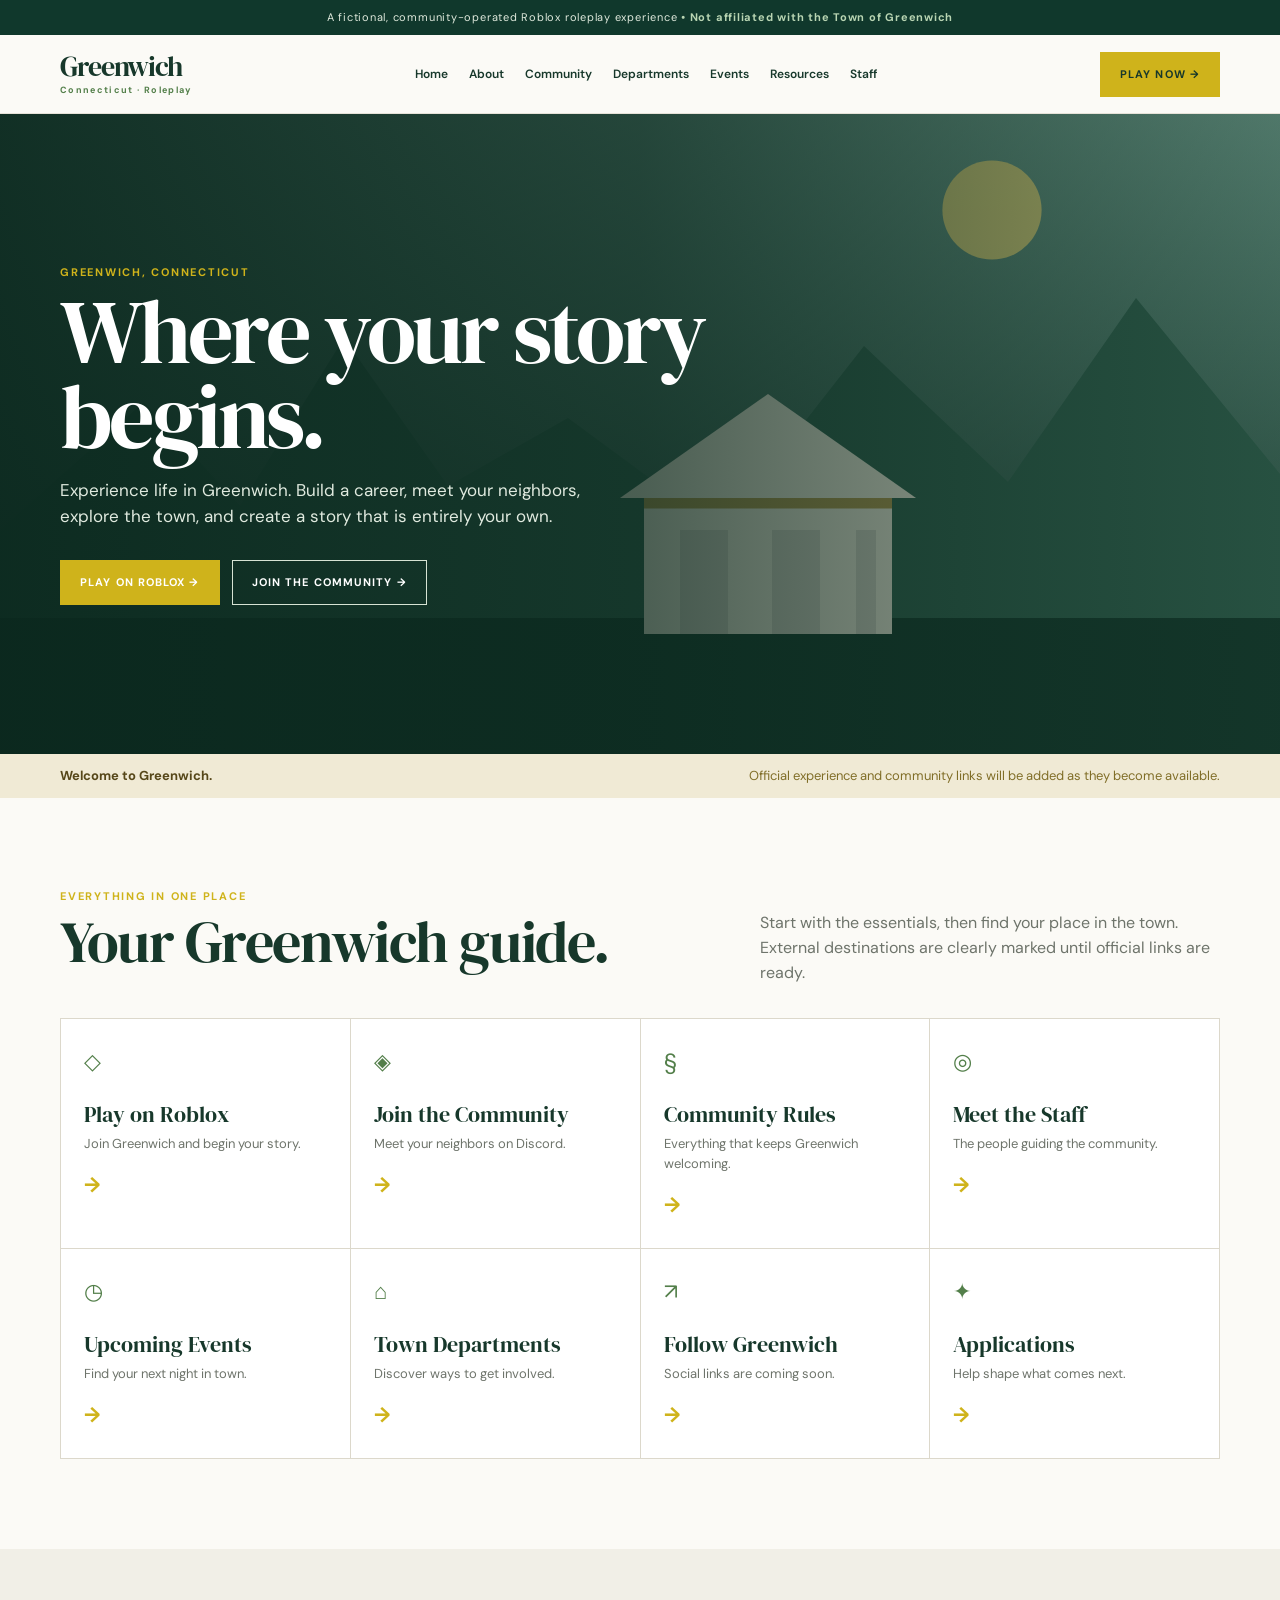
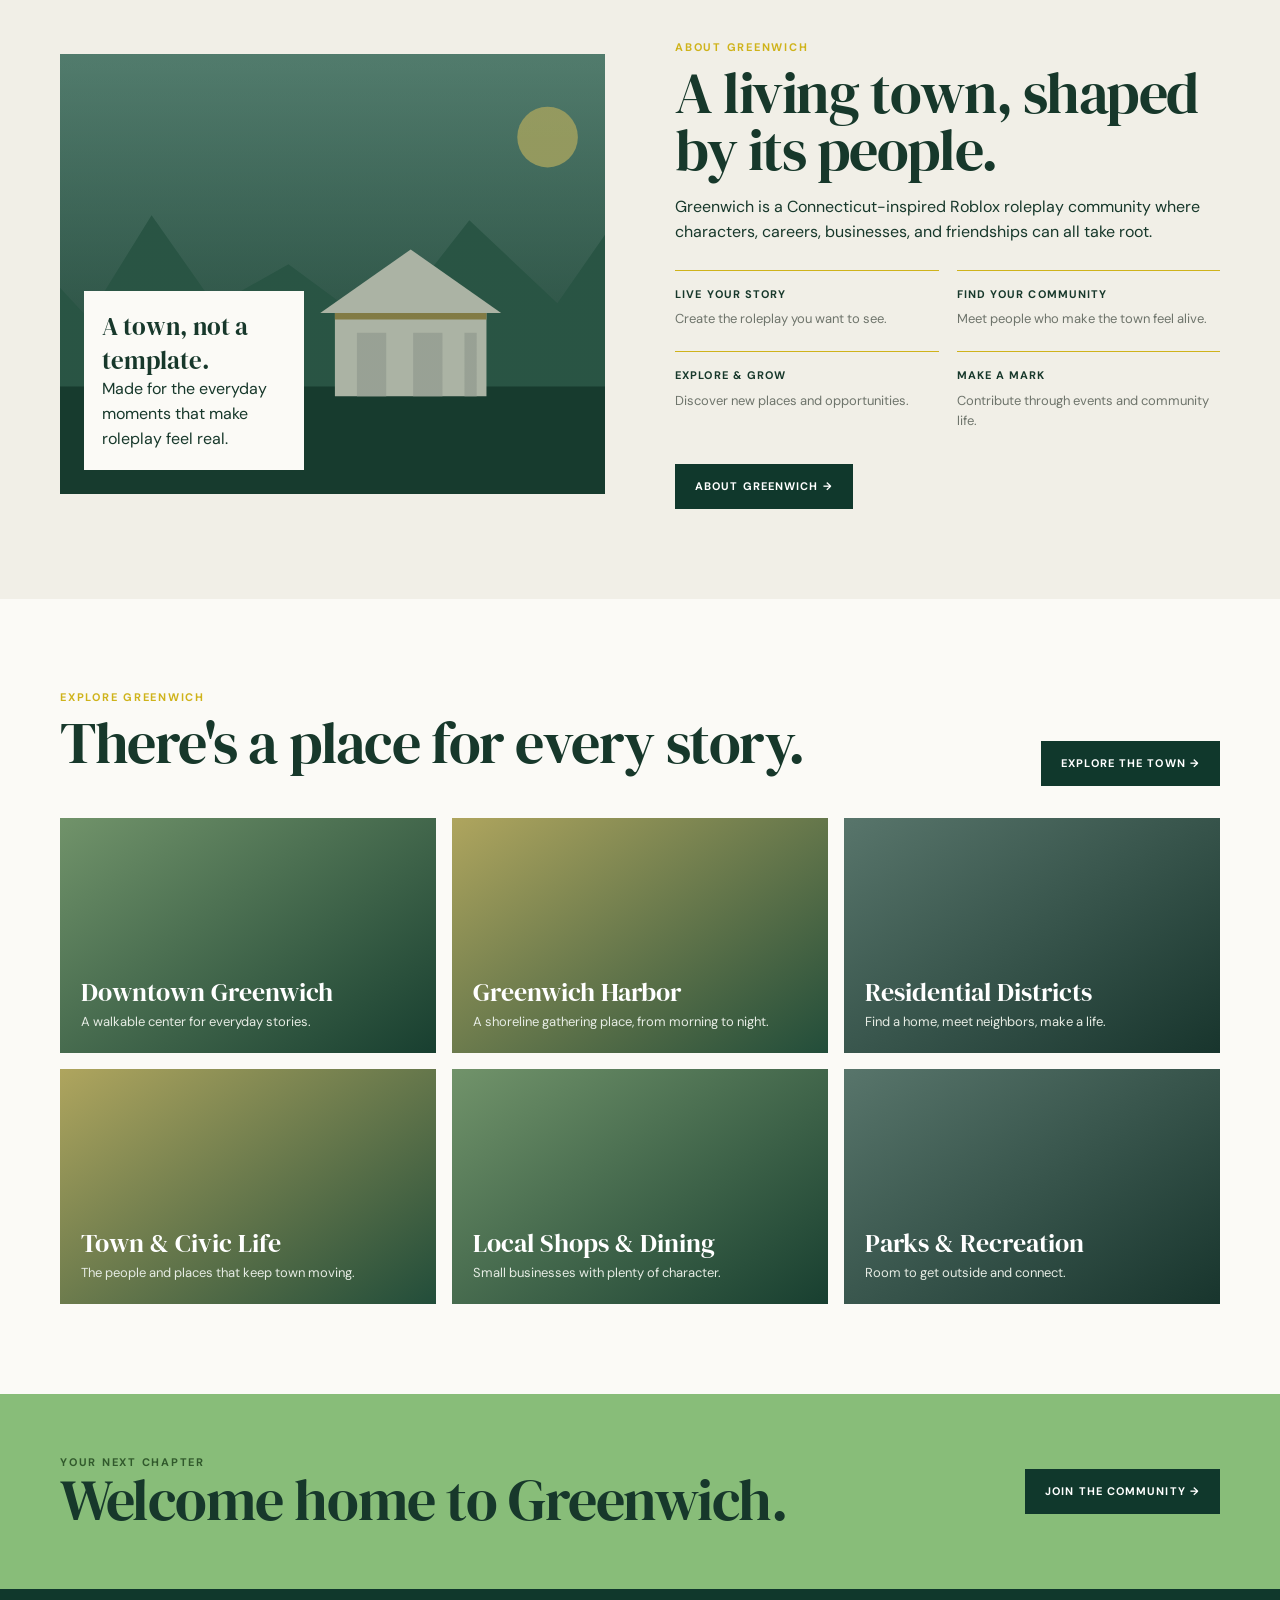
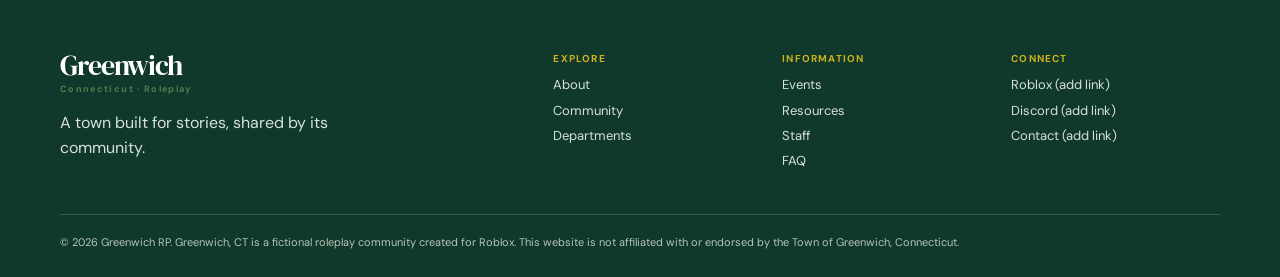
==== index.html @ 94e8db63 "Add files via upload" ====
<!doctype html><html lang="en"><head><meta charset="utf-8"><meta name="viewport" content="width=device-width,initial-scale=1"><meta name="description" content="Greenwich, CT is a fictional Roblox roleplay community."><title>Greenwich, CT | Roblox Roleplay</title><link rel="stylesheet" href="site.css"></head><body><header class="header"><div class="top">A fictional, community-operated Roblox roleplay experience <b>• Not affiliated with the Town of Greenwich</b></div><div class="shell nav"><a class="brand" href="index.html">Greenwich<small>Connecticut · Roleplay</small></a><nav class="links" aria-label="Main navigation"><a href="index.html">Home</a><a href="about.html">About</a><a href="community.html">Community</a><a href="departments.html">Departments</a><a href="events.html">Events</a><a href="resources.html">Resources</a><a href="staff.html">Staff</a></nav><a class="button" href="#">Play now →</a><button class="menu" aria-label="Open navigation" aria-expanded="false">☰</button></div></header><main><section class="hero"><div class="shell"><div class="eyebrow">Greenwich, Connecticut</div><h1 class="display">Where your story begins.</h1><p class="lede">Experience life in Greenwich. Build a career, meet your neighbors, explore the town, and create a story that is entirely your own.</p><div class="actions"><a class="button" href="#">Play on Roblox →</a><a class="button outline" href="#">Join the community →</a></div></div></section><div class="notice"><div class="shell"><b>Welcome to Greenwich.</b><span>Official experience and community links will be added as they become available.</span></div></div><section class="section"><div class="shell"><div class="head"><div><div class="eyebrow">Everything in one place</div><h2 class="title">Your Greenwich guide.</h2></div><p>Start with the essentials, then find your place in the town. External destinations are clearly marked until official links are ready.</p></div><div class="quick"><a href="#"><i>◇</i><h3>Play on Roblox</h3><p>Join Greenwich and begin your story.</p><b class="arrow">→</b></a><a href="#"><i>◈</i><h3>Join the Community</h3><p>Meet your neighbors on Discord.</p><b class="arrow">→</b></a><a href="resources.html"><i>§</i><h3>Community Rules</h3><p>Everything that keeps Greenwich welcoming.</p><b class="arrow">→</b></a><a href="staff.html"><i>◎</i><h3>Meet the Staff</h3><p>The people guiding the community.</p><b class="arrow">→</b></a><a href="events.html"><i>◷</i><h3>Upcoming Events</h3><p>Find your next night in town.</p><b class="arrow">→</b></a><a href="departments.html"><i>⌂</i><h3>Town Departments</h3><p>Discover ways to get involved.</p><b class="arrow">→</b></a><a href="#"><i>↗</i><h3>Follow Greenwich</h3><p>Social links are coming soon.</p><b class="arrow">→</b></a><a href="#"><i>✦</i><h3>Applications</h3><p>Help shape what comes next.</p><b class="arrow">→</b></a></div></div></section><section class="section muted"><div class="shell twocol"><div class="art"><div class="stamp"><strong>A town, not a template.</strong>Made for the everyday moments that make roleplay feel real.</div></div><div><div class="eyebrow">About Greenwich</div><h2 class="title">A living town, shaped by its people.</h2><p>Greenwich is a Connecticut-inspired Roblox roleplay community where characters, careers, businesses, and friendships can all take root.</p><div class="pillars"><div class="pillar"><b>LIVE YOUR STORY</b><p>Create the roleplay you want to see.</p></div><div class="pillar"><b>FIND YOUR COMMUNITY</b><p>Meet people who make the town feel alive.</p></div><div class="pillar"><b>EXPLORE & GROW</b><p>Discover new places and opportunities.</p></div><div class="pillar"><b>MAKE A MARK</b><p>Contribute through events and community life.</p></div></div><a class="button dark" style="margin-top:28px" href="about.html">About Greenwich →</a></div></div></section><section class="section"><div class="shell"><div class="head"><div><div class="eyebrow">Explore Greenwich</div><h2 class="title">There&apos;s a place for every story.</h2></div><a class="button dark" href="community.html">Explore the town →</a></div><div class="directory"><article class="place"><h3>Downtown Greenwich</h3><p>A walkable center for everyday stories.</p></article><article class="place"><h3>Greenwich Harbor</h3><p>A shoreline gathering place, from morning to night.</p></article><article class="place"><h3>Residential Districts</h3><p>Find a home, meet neighbors, make a life.</p></article><article class="place"><h3>Town & Civic Life</h3><p>The people and places that keep town moving.</p></article><article class="place"><h3>Local Shops & Dining</h3><p>Small businesses with plenty of character.</p></article><article class="place"><h3>Parks & Recreation</h3><p>Room to get outside and connect.</p></article></div></div></section><section class="cta"><div class="shell"><div><div class="eyebrow" style="color:#31592c">Your next chapter</div><h2 class="title">Welcome home to Greenwich.</h2></div><a class="button dark" href="#">Join the community →</a></div></section></main><footer class="footer"><div class="shell foot"><div><div class="brand">Greenwich<small>Connecticut · Roleplay</small></div><p>A town built for stories, shared by its community.</p></div><div class="footlinks"><div><b>Explore</b><a href="about.html">About</a><a href="community.html">Community</a><a href="departments.html">Departments</a></div><div><b>Information</b><a href="events.html">Events</a><a href="resources.html">Resources</a><a href="staff.html">Staff</a><a href="faq.html">FAQ</a></div><div><b>Connect</b><a href="#">Roblox (add link)</a><a href="#">Discord (add link)</a><a href="#">Contact (add link)</a></div></div></div><div class="shell fine">© 2026 Greenwich RP. Greenwich, CT is a fictional roleplay community created for Roblox. This website is not affiliated with or endorsed by the Town of Greenwich, Connecticut.</div></footer><script src="site.js"></script></body></html>
---- site.css ----
@import url('https://fonts.googleapis.com/css2?family=DM+Sans:wght@400;500;600;700&family=DM+Serif+Display:ital@0;1&display=swap');
:root{--pine:#10382c;--ink:#17382b;--green:#88bd79;--gold:#cfb31b;--paper:#fbfaf6;--sand:#f1efe7;--line:#dcd8cb;--muted:#6e746b;--serif:'DM Serif Display',Georgia,serif;--sans:'DM Sans',Arial,sans-serif}*{box-sizing:border-box}html{scroll-behavior:smooth}body{margin:0;background:var(--paper);color:var(--ink);font:16px/1.55 var(--sans)}a{text-decoration:none;color:inherit}.shell{width:min(1160px,calc(100% - 48px));margin:auto}.top{background:var(--pine);color:#dfe9dc;text-align:center;padding:9px;font-size:11px;letter-spacing:.07em}.top b{color:#b9d5b3}.nav{height:78px;display:flex;align-items:center;justify-content:space-between;position:relative}.header{position:sticky;top:0;background:rgba(251,250,246,.97);z-index:9;border-bottom:1px solid #e6e2d8}.brand{font:400 28px/1 var(--serif);letter-spacing:-.04em}.brand small{display:block;font:700 9px var(--sans);letter-spacing:.15em;color:#537f4a;margin-top:4px}.links{display:flex;gap:21px;font-size:12px;font-weight:600}.links a:hover{color:#537f4a}.button{display:inline-block;padding:13px 19px;background:var(--gold);border:1px solid var(--gold);font-size:11px;letter-spacing:.1em;font-weight:700;text-transform:uppercase;transition:.2s}.button:hover{transform:translateY(-2px);background:#dec336}.button.dark{background:var(--pine);border-color:var(--pine);color:#fff}.button.outline{background:transparent;border-color:#d7e3d4;color:#fff}.menu{display:none;border:0;background:none;font-size:24px;color:var(--ink)}.hero{min-height:640px;color:#fff;display:flex;align-items:center;background:linear-gradient(90deg,rgba(10,39,29,.92),rgba(10,39,29,.72),rgba(10,39,29,.28)),url('assets/townscape.svg') center/cover}.hero .shell{padding:90px 0}.eyebrow,.tag{font-size:11px;letter-spacing:.16em;text-transform:uppercase;font-weight:700;color:var(--gold)}h1,h2,h3{font-family:var(--serif);font-weight:400}.display{font-size:clamp(52px,7vw,100px);line-height:.95;letter-spacing:-.04em;max-width:680px;margin:8px 0 18px}.title{font-size:clamp(39px,4.5vw,64px);line-height:1;letter-spacing:-.025em;margin:8px 0 15px}.lede{font-size:17px;max-width:560px;color:#e0eadf}.actions{display:flex;gap:12px;flex-wrap:wrap;margin-top:30px}.notice{background:#f0ead5;color:#564719;padding:12px 0;font-size:13px}.notice span{float:right;color:#806e28}.section{padding:90px 0}.muted{background:var(--sand)}.head{display:flex;align-items:end;justify-content:space-between;gap:30px;margin-bottom:32px}.head p{max-width:460px;color:var(--muted);margin:0}.quick{display:grid;grid-template-columns:repeat(4,1fr);border-top:1px solid var(--line);border-left:1px solid var(--line)}.quick a{padding:26px 23px;min-height:180px;background:#fff;border-right:1px solid var(--line);border-bottom:1px solid var(--line);transition:.2s}.quick a:hover{background:#f2f6ee;transform:translateY(-3px)}.quick i{font-style:normal;font-size:22px;color:#537f4a}.quick h3{font-size:22px;margin:18px 0 3px}.quick p,.card p,.place p{font-size:13px;color:var(--muted);margin:0}.arrow{display:block;color:var(--gold);font-size:21px;margin-top:15px}.twocol{display:grid;grid-template-columns:1fr 1fr;gap:70px;align-items:center}.art{height:440px;background:linear-gradient(#173b2e55,#173b2e55),url('assets/townscape.svg') center/cover;position:relative}.stamp{position:absolute;left:24px;bottom:24px;padding:18px;background:var(--paper);max-width:220px}.stamp strong{display:block;font:25px var(--serif)}.pillars{display:grid;grid-template-columns:1fr 1fr;gap:18px;margin-top:25px}.pillar{border-top:1px solid var(--gold);padding-top:10px}.pillar b{font-size:11px;letter-spacing:.1em}.pillar p{font-size:13px;color:var(--muted);margin:4px 0}.directory,.cards{display:grid;grid-template-columns:repeat(3,1fr);gap:16px}.place{height:235px;padding:21px;color:#fff;display:flex;flex-direction:column;justify-content:end;background:linear-gradient(145deg,#71936a,#183f30)}.place:nth-child(2n){background:linear-gradient(145deg,#afa55e,#224d3a)}.place:nth-child(3n){background:linear-gradient(145deg,#58756b,#18352d)}.place h3{font-size:26px;margin:0}.place p{color:#e6ece4}.card{display:block;background:#fff;border:1px solid var(--line);padding:25px;min-height:205px;transition:.2s}.card:hover{transform:translateY(-3px);box-shadow:0 12px 22px #18281914}.card h3{font-size:25px;margin:13px 0 7px}.pagehero{background:var(--pine);color:#fff;padding:85px 0 74px}.pagehero p{max-width:600px;color:#d9e5d6;font-size:17px}.dept{margin-bottom:52px}.dept>h2{font-size:32px;border-bottom:1px solid var(--line);padding-bottom:10px}.staff{display:grid;grid-template-columns:repeat(4,1fr);gap:16px}.avatar{background:#ece8dc;width:58px;height:58px;border-radius:50%;display:grid;place-items:center;font:22px var(--serif);color:#537f4a;margin-bottom:17px}.staff h3{margin:0;font-size:21px}.staff p{margin:2px 0;color:var(--muted);font-size:13px}.staffgroup{margin-bottom:48px}.staffgroup>h2{font-size:30px;border-bottom:1px solid var(--line);padding-bottom:11px}.faq{max-width:820px}.faq details{padding:18px 0;border-top:1px solid var(--line)}.faq details:last-child{border-bottom:1px solid var(--line)}.faq summary{font:21px var(--serif);cursor:pointer;list-style:none}.faq summary:after{content:'+';float:right;color:var(--gold);font-family:var(--sans)}.faq details[open] summary:after{content:'–'}.faq p{color:var(--muted);max-width:670px}.cta{background:var(--green);padding:60px 0}.cta .shell{display:flex;align-items:center;justify-content:space-between;gap:30px}.cta .title{margin:0}.footer{background:var(--pine);color:#d8e2d7;padding:62px 0 25px}.foot{display:grid;grid-template-columns:1.3fr 2fr;gap:60px}.footer .brand{color:#fff}.footer p{max-width:300px}.footlinks{display:grid;grid-template-columns:repeat(3,1fr);gap:20px}.footlinks b{display:block;color:var(--gold);font-size:10px;letter-spacing:.12em;text-transform:uppercase;margin-bottom:9px}.footlinks a{display:block;font-size:13px;margin:5px 0}.fine{border-top:1px solid #ffffff29;margin-top:38px;padding-top:19px;font-size:11px;color:#b7c6b5}@media(max-width:850px){.links{display:none}.menu{display:block}.links.show{display:flex;position:absolute;left:0;right:0;top:77px;background:var(--paper);padding:20px 24px 25px;flex-direction:column;border-bottom:1px solid var(--line)}.nav>.button{display:none}.quick{grid-template-columns:1fr 1fr}.twocol{grid-template-columns:1fr;gap:35px}.directory,.cards{grid-template-columns:1fr 1fr}.staff{grid-template-columns:1fr 1fr}.foot{grid-template-columns:1fr;gap:32px}.section{padding:65px 0}}@media(max-width:520px){.shell{width:calc(100% - 32px)}.top{font-size:9px}.top b{display:none}.quick,.directory,.cards{grid-template-columns:1fr}.head{display:block}.head p{margin-top:15px}.notice span{display:block;float:none;margin-top:4px}.art{height:330px}.pillars{grid-template-columns:1fr}.cta .shell{display:block}.cta .button{margin-top:20px}.footlinks{grid-template-columns:1fr 1fr}}
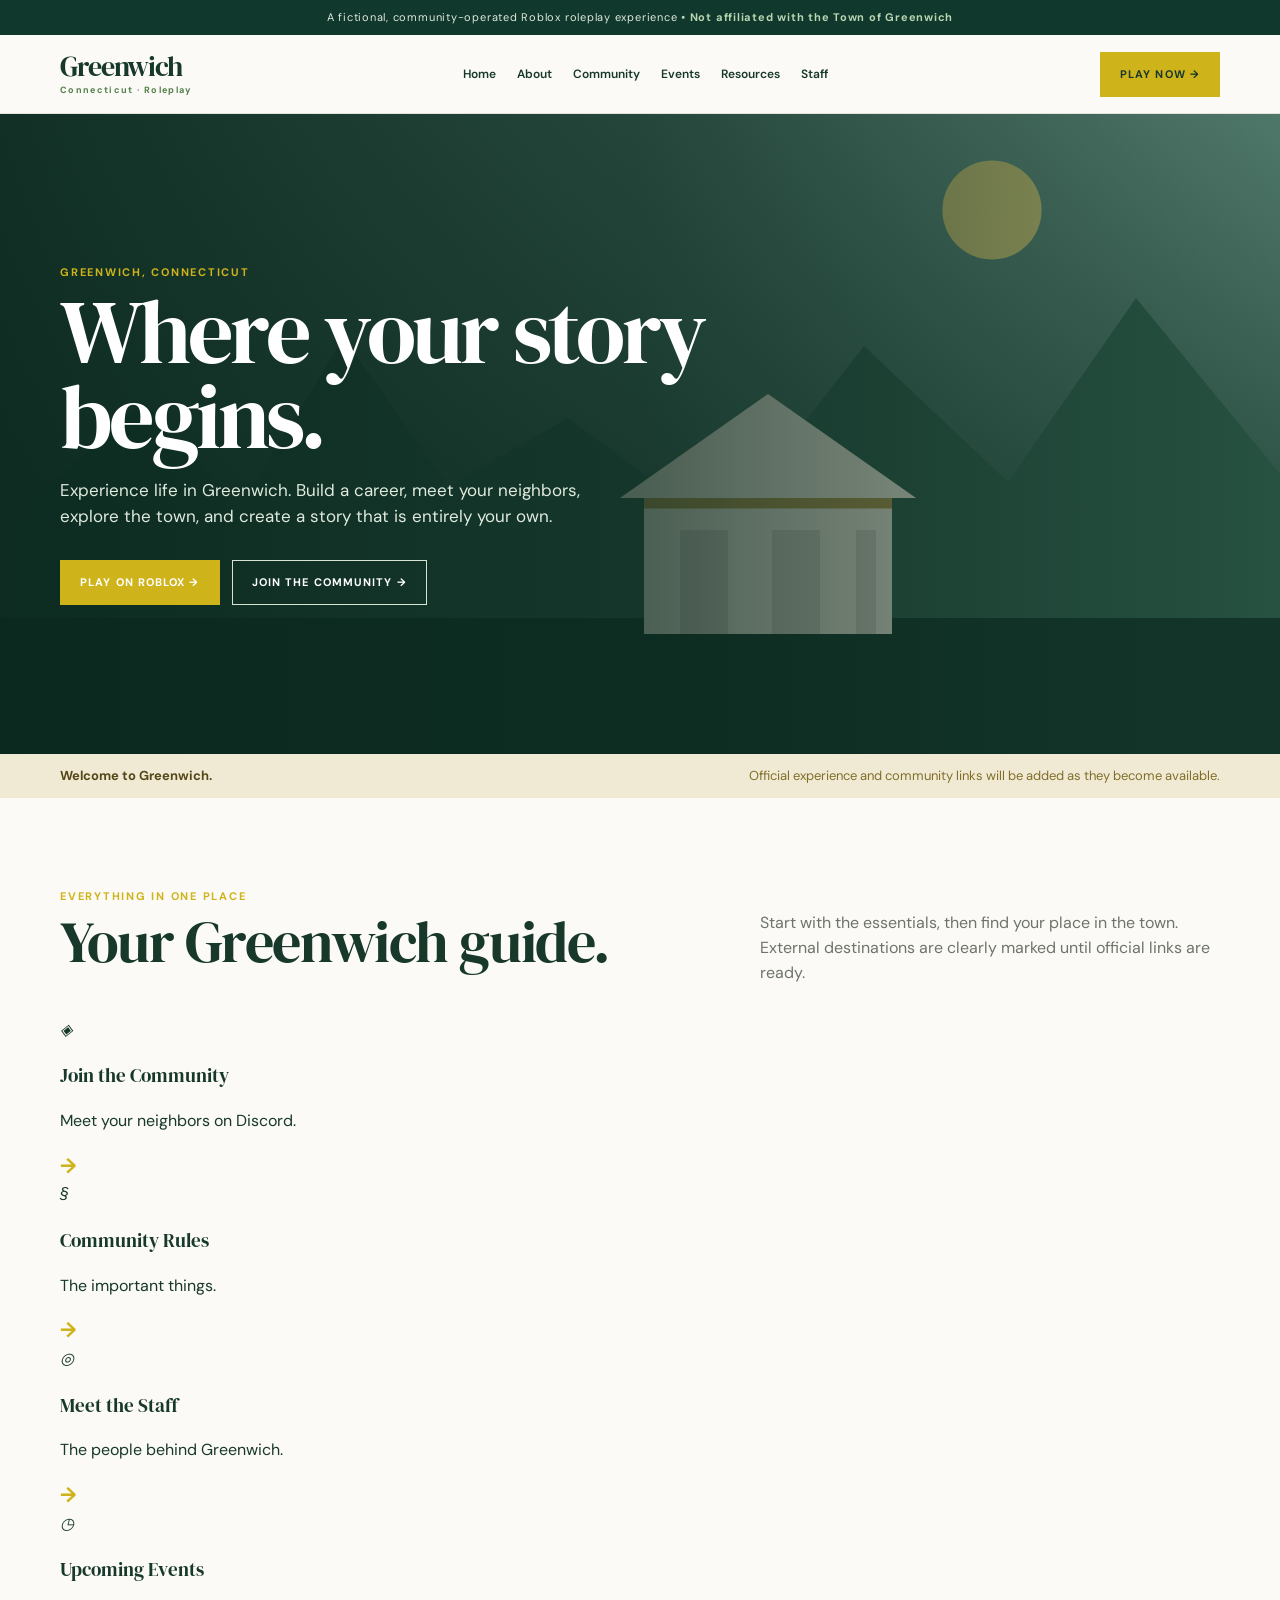
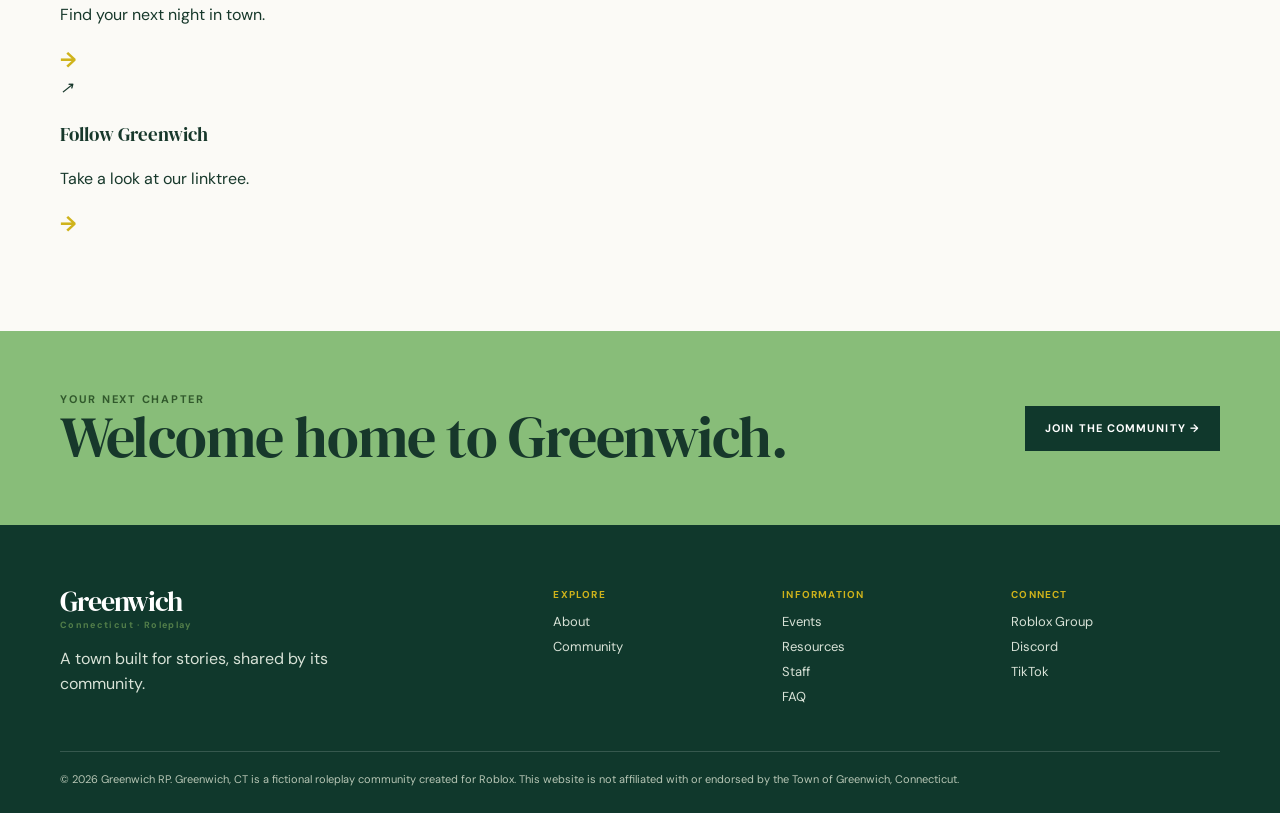
==== commit ee541285: "Update index.html" ====
--- a/index.html
+++ b/index.html
@@ -1 +1,213 @@
-<!doctype html><html lang="en"><head><meta charset="utf-8"><meta name="viewport" content="width=device-width,initial-scale=1"><meta name="description" content="Greenwich, CT is a fictional Roblox roleplay community."><title>Greenwich, CT | Roblox Roleplay</title><link rel="stylesheet" href="site.css"></head><body><header class="header"><div class="top">A fictional, community-operated Roblox roleplay experience <b>• Not affiliated with the Town of Greenwich</b></div><div class="shell nav"><a class="brand" href="index.html">Greenwich<small>Connecticut · Roleplay</small></a><nav class="links" aria-label="Main navigation"><a href="index.html">Home</a><a href="about.html">About</a><a href="community.html">Community</a><a href="departments.html">Departments</a><a href="events.html">Events</a><a href="resources.html">Resources</a><a href="staff.html">Staff</a></nav><a class="button" href="#">Play now →</a><button class="menu" aria-label="Open navigation" aria-expanded="false">☰</button></div></header><main><section class="hero"><div class="shell"><div class="eyebrow">Greenwich, Connecticut</div><h1 class="display">Where your story begins.</h1><p class="lede">Experience life in Greenwich. Build a career, meet your neighbors, explore the town, and create a story that is entirely your own.</p><div class="actions"><a class="button" href="#">Play on Roblox →</a><a class="button outline" href="#">Join the community →</a></div></div></section><div class="notice"><div class="shell"><b>Welcome to Greenwich.</b><span>Official experience and community links will be added as they become available.</span></div></div><section class="section"><div class="shell"><div class="head"><div><div class="eyebrow">Everything in one place</div><h2 class="title">Your Greenwich guide.</h2></div><p>Start with the essentials, then find your place in the town. External destinations are clearly marked until official links are ready.</p></div><div class="quick"><a href="#"><i>◇</i><h3>Play on Roblox</h3><p>Join Greenwich and begin your story.</p><b class="arrow">→</b></a><a href="#"><i>◈</i><h3>Join the Community</h3><p>Meet your neighbors on Discord.</p><b class="arrow">→</b></a><a href="resources.html"><i>§</i><h3>Community Rules</h3><p>Everything that keeps Greenwich welcoming.</p><b class="arrow">→</b></a><a href="staff.html"><i>◎</i><h3>Meet the Staff</h3><p>The people guiding the community.</p><b class="arrow">→</b></a><a href="events.html"><i>◷</i><h3>Upcoming Events</h3><p>Find your next night in town.</p><b class="arrow">→</b></a><a href="departments.html"><i>⌂</i><h3>Town Departments</h3><p>Discover ways to get involved.</p><b class="arrow">→</b></a><a href="#"><i>↗</i><h3>Follow Greenwich</h3><p>Social links are coming soon.</p><b class="arrow">→</b></a><a href="#"><i>✦</i><h3>Applications</h3><p>Help shape what comes next.</p><b class="arrow">→</b></a></div></div></section><section class="section muted"><div class="shell twocol"><div class="art"><div class="stamp"><strong>A town, not a template.</strong>Made for the everyday moments that make roleplay feel real.</div></div><div><div class="eyebrow">About Greenwich</div><h2 class="title">A living town, shaped by its people.</h2><p>Greenwich is a Connecticut-inspired Roblox roleplay community where characters, careers, businesses, and friendships can all take root.</p><div class="pillars"><div class="pillar"><b>LIVE YOUR STORY</b><p>Create the roleplay you want to see.</p></div><div class="pillar"><b>FIND YOUR COMMUNITY</b><p>Meet people who make the town feel alive.</p></div><div class="pillar"><b>EXPLORE & GROW</b><p>Discover new places and opportunities.</p></div><div class="pillar"><b>MAKE A MARK</b><p>Contribute through events and community life.</p></div></div><a class="button dark" style="margin-top:28px" href="about.html">About Greenwich →</a></div></div></section><section class="section"><div class="shell"><div class="head"><div><div class="eyebrow">Explore Greenwich</div><h2 class="title">There&apos;s a place for every story.</h2></div><a class="button dark" href="community.html">Explore the town →</a></div><div class="directory"><article class="place"><h3>Downtown Greenwich</h3><p>A walkable center for everyday stories.</p></article><article class="place"><h3>Greenwich Harbor</h3><p>A shoreline gathering place, from morning to night.</p></article><article class="place"><h3>Residential Districts</h3><p>Find a home, meet neighbors, make a life.</p></article><article class="place"><h3>Town & Civic Life</h3><p>The people and places that keep town moving.</p></article><article class="place"><h3>Local Shops & Dining</h3><p>Small businesses with plenty of character.</p></article><article class="place"><h3>Parks & Recreation</h3><p>Room to get outside and connect.</p></article></div></div></section><section class="cta"><div class="shell"><div><div class="eyebrow" style="color:#31592c">Your next chapter</div><h2 class="title">Welcome home to Greenwich.</h2></div><a class="button dark" href="#">Join the community →</a></div></section></main><footer class="footer"><div class="shell foot"><div><div class="brand">Greenwich<small>Connecticut · Roleplay</small></div><p>A town built for stories, shared by its community.</p></div><div class="footlinks"><div><b>Explore</b><a href="about.html">About</a><a href="community.html">Community</a><a href="departments.html">Departments</a></div><div><b>Information</b><a href="events.html">Events</a><a href="resources.html">Resources</a><a href="staff.html">Staff</a><a href="faq.html">FAQ</a></div><div><b>Connect</b><a href="#">Roblox (add link)</a><a href="#">Discord (add link)</a><a href="#">Contact (add link)</a></div></div></div><div class="shell fine">© 2026 Greenwich RP. Greenwich, CT is a fictional roleplay community created for Roblox. This website is not affiliated with or endorsed by the Town of Greenwich, Connecticut.</div></footer><script src="site.js"></script></body></html>
+<!doctype html>
+<html lang="en">
+<head>
+    <meta charset="utf-8">
+    <meta name="viewport" content="width=device-width, initial-scale=1">
+    <meta
+        name="description"
+        content="Greenwich, CT is a fictional Roblox roleplay community."
+    >
+    <title>Greenwich, CT | Roblox Roleplay</title>
+    <link rel="stylesheet" href="site.css">
+</head>
+
+<body>
+    <header class="header">
+        <div class="top">
+            A fictional, community-operated Roblox roleplay experience
+            <b>• Not affiliated with the Town of Greenwich</b>
+        </div>
+
+        <div class="shell nav">
+            <a class="brand" href="index">
+                Greenwich
+                <small>Connecticut · Roleplay</small>
+            </a>
+
+            <nav class="links" aria-label="Main navigation">
+                <a href="index">Home</a>
+                <a href="about">About</a>
+                <a href="community">Community</a>
+                <a href="events">Events</a>
+                <a href="resources">Resources</a>
+                <a href="staff">Staff</a>
+            </nav>
+
+            <a class="button" href="#">Play now →</a>
+
+            <button
+                class="menu"
+                aria-label="Open navigation"
+                aria-expanded="false"
+            >
+                ☰
+            </button>
+        </div>
+    </header>
+
+    <main>
+        <!-- Hero -->
+        <section class="hero">
+            <div class="shell">
+                <div class="eyebrow">Greenwich, Connecticut</div>
+
+                <h1 class="display">
+                    Where your story begins.
+                </h1>
+
+                <p class="lede">
+                    Experience life in Greenwich. Build a career, meet your
+                    neighbors, explore the town, and create a story that is
+                    entirely your own.
+                </p>
+
+                <div class="actions">
+                    <a class="button" href="#">
+                        Play on Roblox →
+                    </a>
+
+                    <a class="button outline" href="#">
+                        Join the community →
+                    </a>
+                </div>
+            </div>
+        </section>
+
+        <!-- Notice -->
+        <div class="notice">
+            <div class="shell">
+                <b>Welcome to Greenwich.</b>
+                <span>
+                    Official experience and community links will be added as
+                    they become available.
+                </span>
+            </div>
+        </div>
+
+        <!-- Quick Links -->
+        <section class="section">
+            <div class="shell">
+                <div class="head">
+                    <div>
+                        <div class="eyebrow">Everything in one place</div>
+
+                        <h2 class="title">
+                            Your Greenwich guide.
+                        </h2>
+                    </div>
+
+                    <p>
+                        Start with the essentials, then find your place in the
+                        town. External destinations are clearly marked until
+                        official links are ready.
+                    </p>
+                </div>
+
+                    <a href="#">
+                        <i>◈</i>
+                        <h3>Join the Community</h3>
+                        <p>Meet your neighbors on Discord.</p>
+                        <b class="arrow">→</b>
+                    </a>
+
+                    <a href="resources">
+                        <i>§</i>
+                        <h3>Community Rules</h3>
+                        <p>The important things.</p>
+                        <b class="arrow">→</b>
+                    </a>
+
+                    <a href="staff">
+                        <i>◎</i>
+                        <h3>Meet the Staff</h3>
+                        <p>The people behind Greenwich.</p>
+                        <b class="arrow">→</b>
+                    </a>
+
+                    <a href="events">
+                        <i>◷</i>
+                        <h3>Upcoming Events</h3>
+                        <p>Find your next night in town.</p>
+                        <b class="arrow">→</b>
+                    </a>
+
+
+                    <a href="#">
+                        <i>↗</i>
+                        <h3>Follow Greenwich</h3>
+                        <p>Take a look at our linktree.</p>
+                        <b class="arrow">→</b>
+                    </a>
+                </div>
+            </div>
+        </section>
+
+
+        <!-- CTA -->
+        <section class="cta">
+            <div class="shell">
+                <div>
+                    <div class="eyebrow" style="color: #31592c;">
+                        Your next chapter
+                    </div>
+
+                    <h2 class="title">
+                        Welcome home to Greenwich.
+                    </h2>
+                </div>
+
+                <a class="button dark" href="#">
+                    Join the community →
+                </a>
+            </div>
+        </section>
+    </main>
+
+    <!-- Footer -->
+    <footer class="footer">
+        <div class="shell foot">
+            <div>
+                <div class="brand">
+                    Greenwich
+                    <small>Connecticut · Roleplay</small>
+                </div>
+
+                <p>
+                    A town built for stories, shared by its community.
+                </p>
+            </div>
+
+            <div class="footlinks">
+                <div>
+                    <b>Explore</b>
+                    <a href="about">About</a>
+                    <a href="community">Community</a>
+                </div>
+
+                <div>
+                    <b>Information</b>
+                    <a href="events">Events</a>
+                    <a href="resources">Resources</a>
+                    <a href="staff">Staff</a>
+                    <a href="faq">FAQ</a>
+                </div>
+
+                <div>
+                    <b>Connect</b>
+                    <a href="#">Roblox Group</a>
+                    <a href="#">Discord</a>
+                    <a href="#">TikTok</a>
+                </div>
+            </div>
+        </div>
+
+        <div class="shell fine">
+            © 2026 Greenwich RP. Greenwich, CT is a fictional roleplay
+            community created for Roblox. This website is not affiliated with
+            or endorsed by the Town of Greenwich, Connecticut.
+        </div>
+    </footer>
+
+    <script src="site.js"></script>
+</body>
+</html>
--- a/site.css
+++ b/site.css
@@ -1,2 +1,2 @@
 @import url('https://fonts.googleapis.com/css2?family=DM+Sans:wght@400;500;600;700&family=DM+Serif+Display:ital@0;1&display=swap');
-:root{--pine:#10382c;--ink:#17382b;--green:#88bd79;--gold:#cfb31b;--paper:#fbfaf6;--sand:#f1efe7;--line:#dcd8cb;--muted:#6e746b;--serif:'DM Serif Display',Georgia,serif;--sans:'DM Sans',Arial,sans-serif}*{box-sizing:border-box}html{scroll-behavior:smooth}body{margin:0;background:var(--paper);color:var(--ink);font:16px/1.55 var(--sans)}a{text-decoration:none;color:inherit}.shell{width:min(1160px,calc(100% - 48px));margin:auto}.top{background:var(--pine);color:#dfe9dc;text-align:center;padding:9px;font-size:11px;letter-spacing:.07em}.top b{color:#b9d5b3}.nav{height:78px;display:flex;align-items:center;justify-content:space-between;position:relative}.header{position:sticky;top:0;background:rgba(251,250,246,.97);z-index:9;border-bottom:1px solid #e6e2d8}.brand{font:400 28px/1 var(--serif);letter-spacing:-.04em}.brand small{display:block;font:700 9px var(--sans);letter-spacing:.15em;color:#537f4a;margin-top:4px}.links{display:flex;gap:21px;font-size:12px;font-weight:600}.links a:hover{color:#537f4a}.button{display:inline-block;padding:13px 19px;background:var(--gold);border:1px solid var(--gold);font-size:11px;letter-spacing:.1em;font-weight:700;text-transform:uppercase;transition:.2s}.button:hover{transform:translateY(-2px);background:#dec336}.button.dark{background:var(--pine);border-color:var(--pine);color:#fff}.button.outline{background:transparent;border-color:#d7e3d4;color:#fff}.menu{display:none;border:0;background:none;font-size:24px;color:var(--ink)}.hero{min-height:640px;color:#fff;display:flex;align-items:center;background:linear-gradient(90deg,rgba(10,39,29,.92),rgba(10,39,29,.72),rgba(10,39,29,.28)),url('assets/townscape.svg') center/cover}.hero .shell{padding:90px 0}.eyebrow,.tag{font-size:11px;letter-spacing:.16em;text-transform:uppercase;font-weight:700;color:var(--gold)}h1,h2,h3{font-family:var(--serif);font-weight:400}.display{font-size:clamp(52px,7vw,100px);line-height:.95;letter-spacing:-.04em;max-width:680px;margin:8px 0 18px}.title{font-size:clamp(39px,4.5vw,64px);line-height:1;letter-spacing:-.025em;margin:8px 0 15px}.lede{font-size:17px;max-width:560px;color:#e0eadf}.actions{display:flex;gap:12px;flex-wrap:wrap;margin-top:30px}.notice{background:#f0ead5;color:#564719;padding:12px 0;font-size:13px}.notice span{float:right;color:#806e28}.section{padding:90px 0}.muted{background:var(--sand)}.head{display:flex;align-items:end;justify-content:space-between;gap:30px;margin-bottom:32px}.head p{max-width:460px;color:var(--muted);margin:0}.quick{display:grid;grid-template-columns:repeat(4,1fr);border-top:1px solid var(--line);border-left:1px solid var(--line)}.quick a{padding:26px 23px;min-height:180px;background:#fff;border-right:1px solid var(--line);border-bottom:1px solid var(--line);transition:.2s}.quick a:hover{background:#f2f6ee;transform:translateY(-3px)}.quick i{font-style:normal;font-size:22px;color:#537f4a}.quick h3{font-size:22px;margin:18px 0 3px}.quick p,.card p,.place p{font-size:13px;color:var(--muted);margin:0}.arrow{display:block;color:var(--gold);font-size:21px;margin-top:15px}.twocol{display:grid;grid-template-columns:1fr 1fr;gap:70px;align-items:center}.art{height:440px;background:linear-gradient(#173b2e55,#173b2e55),url('assets/townscape.svg') center/cover;position:relative}.stamp{position:absolute;left:24px;bottom:24px;padding:18px;background:var(--paper);max-width:220px}.stamp strong{display:block;font:25px var(--serif)}.pillars{display:grid;grid-template-columns:1fr 1fr;gap:18px;margin-top:25px}.pillar{border-top:1px solid var(--gold);padding-top:10px}.pillar b{font-size:11px;letter-spacing:.1em}.pillar p{font-size:13px;color:var(--muted);margin:4px 0}.directory,.cards{display:grid;grid-template-columns:repeat(3,1fr);gap:16px}.place{height:235px;padding:21px;color:#fff;display:flex;flex-direction:column;justify-content:end;background:linear-gradient(145deg,#71936a,#183f30)}.place:nth-child(2n){background:linear-gradient(145deg,#afa55e,#224d3a)}.place:nth-child(3n){background:linear-gradient(145deg,#58756b,#18352d)}.place h3{font-size:26px;margin:0}.place p{color:#e6ece4}.card{display:block;background:#fff;border:1px solid var(--line);padding:25px;min-height:205px;transition:.2s}.card:hover{transform:translateY(-3px);box-shadow:0 12px 22px #18281914}.card h3{font-size:25px;margin:13px 0 7px}.pagehero{background:var(--pine);color:#fff;padding:85px 0 74px}.pagehero p{max-width:600px;color:#d9e5d6;font-size:17px}.dept{margin-bottom:52px}.dept>h2{font-size:32px;border-bottom:1px solid var(--line);padding-bottom:10px}.staff{display:grid;grid-template-columns:repeat(4,1fr);gap:16px}.avatar{background:#ece8dc;width:58px;height:58px;border-radius:50%;display:grid;place-items:center;font:22px var(--serif);color:#537f4a;margin-bottom:17px}.staff h3{margin:0;font-size:21px}.staff p{margin:2px 0;color:var(--muted);font-size:13px}.staffgroup{margin-bottom:48px}.staffgroup>h2{font-size:30px;border-bottom:1px solid var(--line);padding-bottom:11px}.faq{max-width:820px}.faq details{padding:18px 0;border-top:1px solid var(--line)}.faq details:last-child{border-bottom:1px solid var(--line)}.faq summary{font:21px var(--serif);cursor:pointer;list-style:none}.faq summary:after{content:'+';float:right;color:var(--gold);font-family:var(--sans)}.faq details[open] summary:after{content:'–'}.faq p{color:var(--muted);max-width:670px}.cta{background:var(--green);padding:60px 0}.cta .shell{display:flex;align-items:center;justify-content:space-between;gap:30px}.cta .title{margin:0}.footer{background:var(--pine);color:#d8e2d7;padding:62px 0 25px}.foot{display:grid;grid-template-columns:1.3fr 2fr;gap:60px}.footer .brand{color:#fff}.footer p{max-width:300px}.footlinks{display:grid;grid-template-columns:repeat(3,1fr);gap:20px}.footlinks b{display:block;color:var(--gold);font-size:10px;letter-spacing:.12em;text-transform:uppercase;margin-bottom:9px}.footlinks a{display:block;font-size:13px;margin:5px 0}.fine{border-top:1px solid #ffffff29;margin-top:38px;padding-top:19px;font-size:11px;color:#b7c6b5}@media(max-width:850px){.links{display:none}.menu{display:block}.links.show{display:flex;position:absolute;left:0;right:0;top:77px;background:var(--paper);padding:20px 24px 25px;flex-direction:column;border-bottom:1px solid var(--line)}.nav>.button{display:none}.quick{grid-template-columns:1fr 1fr}.twocol{grid-template-columns:1fr;gap:35px}.directory,.cards{grid-template-columns:1fr 1fr}.staff{grid-template-columns:1fr 1fr}.foot{grid-template-columns:1fr;gap:32px}.section{padding:65px 0}}@media(max-width:520px){.shell{width:calc(100% - 32px)}.top{font-size:9px}.top b{display:none}.quick,.directory,.cards{grid-template-columns:1fr}.head{display:block}.head p{margin-top:15px}.notice span{display:block;float:none;margin-top:4px}.art{height:330px}.pillars{grid-template-columns:1fr}.cta .shell{display:block}.cta .button{margin-top:20px}.footlinks{grid-template-columns:1fr 1fr}}
+:root{--pine:#10382c;--ink:#17382b;--green:#88bd79;--gold:#cfb31b;--paper:#fbfaf6;--sand:#f1efe7;--line:#dcd8cb;--muted:#6e746b;--serif:'DM Serif Display',Georgia,serif;--sans:'DM Sans',Arial,sans-serif}*{box-sizing:border-box}html{scroll-behavior:smooth}body{margin:0;background:var(--paper);color:var(--ink);font:16px/1.55 var(--sans)}a{text-decoration:none;color:inherit}.shell{width:min(1160px,calc(100% - 48px));margin:auto}.top{background:var(--pine);color:#dfe9dc;text-align:center;padding:9px;font-size:11px;letter-spacing:.07em}.top b{color:#b9d5b3}.nav{height:78px;display:flex;align-items:center;justify-content:space-between;position:relative}.header{position:sticky;top:0;background:rgba(251,250,246,.97);z-index:9;border-bottom:1px solid #e6e2d8}.brand{font:400 28px/1 var(--serif);letter-spacing:-.04em}.brand small{display:block;font:700 9px var(--sans);letter-spacing:.15em;color:#537f4a;margin-top:4px}.links{display:flex;gap:21px;font-size:12px;font-weight:600}.links a:hover{color:#537f4a}.button{display:inline-block;padding:13px 19px;background:var(--gold);border:1px solid var(--gold);font-size:11px;letter-spacing:.1em;font-weight:700;text-transform:uppercase;transition:.2s}.button:hover{transform:translateY(-2px);background:#dec336}.button.dark{background:var(--pine);border-color:var(--pine);color:#fff}.button.outline{background:transparent;border-color:#d7e3d4;color:#fff}.menu{display:none;border:0;background:none;font-size:24px;color:var(--ink)}.hero{min-height:640px;color:#fff;display:flex;align-items:center;background:linear-gradient(90deg,rgba(10,39,29,.92),rgba(10,39,29,.72),rgba(10,39,29,.28)),url('assets/townscape.svg') center/cover}.hero .shell{padding:90px 0}.eyebrow,.tag{font-size:11px;letter-spacing:.16em;text-transform:uppercase;font-weight:700;color:var(--gold)}h1,h2,h3{font-family:var(--serif);font-weight:400}.display{font-size:clamp(52px,7vw,100px);line-height:.95;letter-spacing:-.04em;max-width:680px;margin:8px 0 18px}.title{font-size:clamp(39px,4.5vw,64px);line-height:1;letter-spacing:-.025em;margin:8px 0 15px}.lede{font-size:17px;max-width:560px;color:#e0eadf}.actions{display:flex;gap:12px;flex-wrap:wrap;margin-top:30px}.notice{background:#f0ead5;color:#564719;padding:12px 0;font-size:13px}.notice span{float:right;color:#806e28}.section{padding:90px 0}.muted{background:var(--sand)}.head{display:flex;align-items:end;justify-content:space-between;gap:30px;margin-bottom:32px}.head p{max-width:460px;color:var(--muted);margin:0}.quick{display:grid;grid-template-columns:repeat(4,1fr);border-top:1px solid var(--line);border-left:1px solid var(--line)}.quick a{padding:26px 23px;min-height:180px;background:#fff;border-right:1px solid var(--line);border-bottom:1px solid var(--line);transition:.2s}.quick a:hover{background:#f2f6ee;transform:translateY(-3px)}.quick i{font-style:normal;font-size:22px;color:#537f4a}.quick h3{font-size:22px;margin:18px 0 3px}.quick p,.card p,.place p{font-size:13px;color:var(--muted);margin:0}.arrow{display:block;color:var(--gold);font-size:21px;margin-top:15px}.twocol{display:grid;grid-template-columns:1fr 1fr;gap:70px;align-items:center}.art{height:440px;background:linear-gradient(#173b2e55,#173b2e55),url('assets/townscape.svg') center/cover;position:relative}.stamp{position:absolute;left:24px;bottom:24px;padding:18px;background:var(--paper);max-width:220px}.stamp strong{display:block;font:25px var(--serif)}.pillars{display:grid;grid-template-columns:1fr 1fr;gap:18px;margin-top:25px}.pillar{border-top:1px solid var(--gold);padding-top:10px}.pillar b{font-size:11px;letter-spacing:.1em}.pillar p{font-size:13px;color:var(--muted);margin:4px 0}.directory,.cards{display:grid;grid-template-columns:repeat(3,1fr);gap:16px}.place{height:235px;padding:21px;color:#fff;display:flex;flex-direction:column;justify-content:end;background:linear-gradient(145deg,#71936a,#183f30)}.place:nth-child(2n){background:linear-gradient(145deg,#afa55e,#224d3a)}.place:nth-child(3n){background:linear-gradient(145deg,#58756b,#18352d)}.place h3{font-size:26px;margin:0}.place p{color:#e6ece4}.card{display:block;background:#fff;border:1px solid var(--line);padding:25px;min-height:205px;transition:.2s}.card:hover{transform:translateY(-3px);box-shadow:0 12px 22px #18281914}.card h3{font-size:25px;margin:13px 0 7px}.pagehero{background:var(--pine);color:#fff;padding:85px 0 74px}.pagehero p{max-width:600px;color:#d9e5d6;font-size:17px}.dept{margin-bottom:52px}.dept>h2{font-size:32px;border-bottom:1px solid var(--line);padding-bottom:10px}.staff{display:grid;grid-template-columns:repeat(4,1fr);gap:16px}.avatar{background:#ece8dc;width:58px;height:58px;border-radius:50%;display:block;object-fit:cover;margin-bottom:17px}.staff h3{margin:0;font-size:21px}.staff p{margin:2px 0;color:var(--muted);font-size:13px}.staffgroup{margin-bottom:48px}.staffgroup>h2{font-size:30px;border-bottom:1px solid var(--line);padding-bottom:11px}.faq{max-width:820px}.faq details{padding:18px 0;border-top:1px solid var(--line)}.faq details:last-child{border-bottom:1px solid var(--line)}.faq summary{font:21px var(--serif);cursor:pointer;list-style:none}.faq summary:after{content:'+';float:right;color:var(--gold);font-family:var(--sans)}.faq details[open] summary:after{content:'–'}.faq p{color:var(--muted);max-width:670px}.cta{background:var(--green);padding:60px 0}.cta .shell{display:flex;align-items:center;justify-content:space-between;gap:30px}.cta .title{margin:0}.footer{background:var(--pine);color:#d8e2d7;padding:62px 0 25px}.foot{display:grid;grid-template-columns:1.3fr 2fr;gap:60px}.footer .brand{color:#fff}.footer p{max-width:300px}.footlinks{display:grid;grid-template-columns:repeat(3,1fr);gap:20px}.footlinks b{display:block;color:var(--gold);font-size:10px;letter-spacing:.12em;text-transform:uppercase;margin-bottom:9px}.footlinks a{display:block;font-size:13px;margin:5px 0}.fine{border-top:1px solid #ffffff29;margin-top:38px;padding-top:19px;font-size:11px;color:#b7c6b5}@media(max-width:850px){.links{display:none}.menu{display:block}.links.show{display:flex;position:absolute;left:0;right:0;top:77px;background:var(--paper);padding:20px 24px 25px;flex-direction:column;border-bottom:1px solid var(--line)}.nav>.button{display:none}.quick{grid-template-columns:1fr 1fr}.twocol{grid-template-columns:1fr;gap:35px}.directory,.cards{grid-template-columns:1fr 1fr}.staff{grid-template-columns:1fr 1fr}.foot{grid-template-columns:1fr;gap:32px}.section{padding:65px 0}}@media(max-width:520px){.shell{width:calc(100% - 32px)}.top{font-size:9px}.top b{display:none}.quick,.directory,.cards{grid-template-columns:1fr}.head{display:block}.head p{margin-top:15px}.notice span{display:block;float:none;margin-top:4px}.art{height:330px}.pillars{grid-template-columns:1fr}.cta .shell{display:block}.cta .button{margin-top:20px}.footlinks{grid-template-columns:1fr 1fr}}
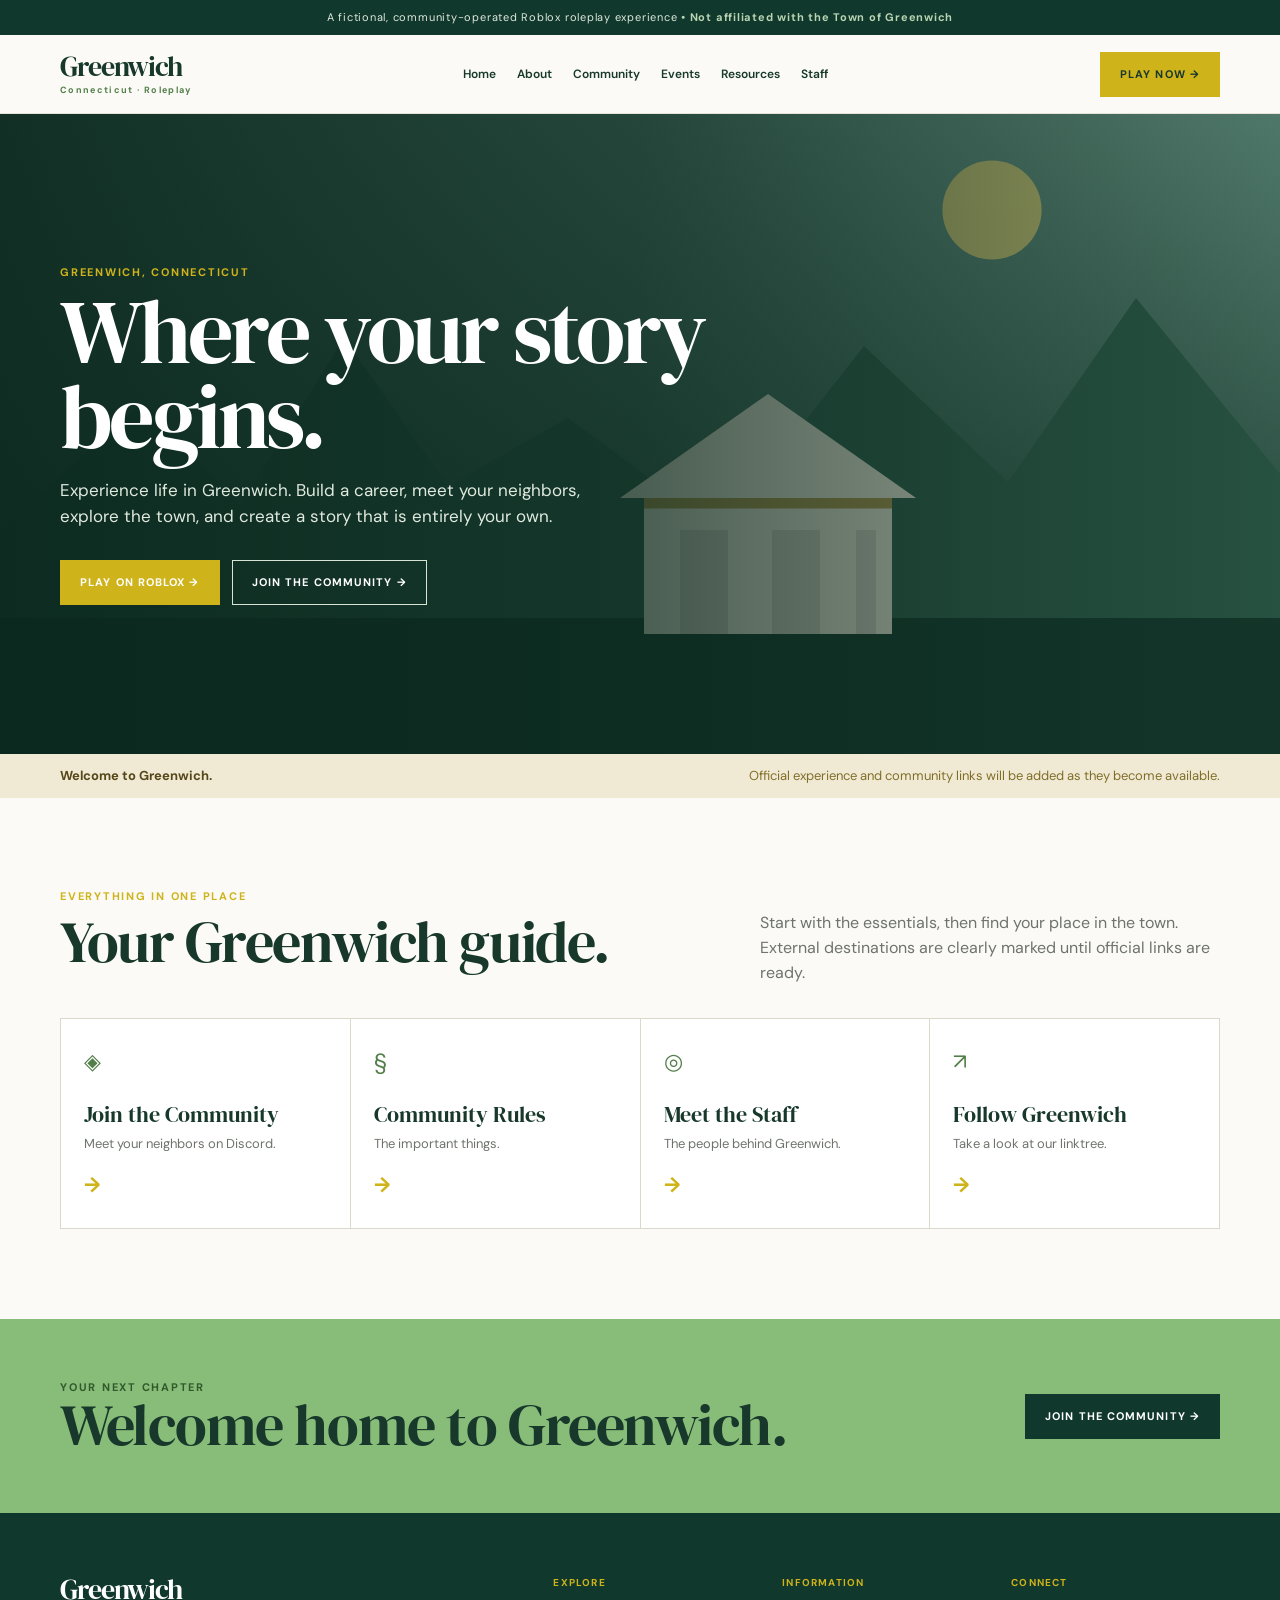
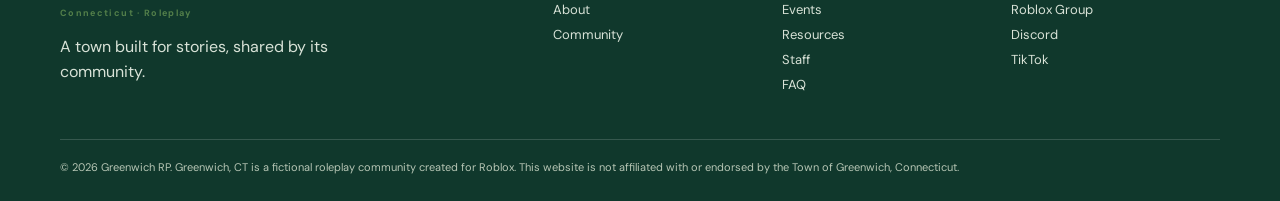
==== commit e69bc53b: "Update index.html" ====
--- a/index.html
+++ b/index.html
@@ -103,6 +103,7 @@
                     </p>
                 </div>
 
+                <div class="quick">
                     <a href="#">
                         <i>◈</i>
                         <h3>Join the Community</h3>
@@ -124,20 +125,13 @@
                         <b class="arrow">→</b>
                     </a>
 
-                    <a href="events">
-                        <i>◷</i>
-                        <h3>Upcoming Events</h3>
-                        <p>Find your next night in town.</p>
-                        <b class="arrow">→</b>
-                    </a>
-
-
                     <a href="#">
                         <i>↗</i>
                         <h3>Follow Greenwich</h3>
                         <p>Take a look at our linktree.</p>
                         <b class="arrow">→</b>
                     </a>
+                
                 </div>
             </div>
         </section>
--- a/site.css
+++ b/site.css
@@ -1,2 +1,725 @@
 @import url('https://fonts.googleapis.com/css2?family=DM+Sans:wght@400;500;600;700&family=DM+Serif+Display:ital@0;1&display=swap');
-:root{--pine:#10382c;--ink:#17382b;--green:#88bd79;--gold:#cfb31b;--paper:#fbfaf6;--sand:#f1efe7;--line:#dcd8cb;--muted:#6e746b;--serif:'DM Serif Display',Georgia,serif;--sans:'DM Sans',Arial,sans-serif}*{box-sizing:border-box}html{scroll-behavior:smooth}body{margin:0;background:var(--paper);color:var(--ink);font:16px/1.55 var(--sans)}a{text-decoration:none;color:inherit}.shell{width:min(1160px,calc(100% - 48px));margin:auto}.top{background:var(--pine);color:#dfe9dc;text-align:center;padding:9px;font-size:11px;letter-spacing:.07em}.top b{color:#b9d5b3}.nav{height:78px;display:flex;align-items:center;justify-content:space-between;position:relative}.header{position:sticky;top:0;background:rgba(251,250,246,.97);z-index:9;border-bottom:1px solid #e6e2d8}.brand{font:400 28px/1 var(--serif);letter-spacing:-.04em}.brand small{display:block;font:700 9px var(--sans);letter-spacing:.15em;color:#537f4a;margin-top:4px}.links{display:flex;gap:21px;font-size:12px;font-weight:600}.links a:hover{color:#537f4a}.button{display:inline-block;padding:13px 19px;background:var(--gold);border:1px solid var(--gold);font-size:11px;letter-spacing:.1em;font-weight:700;text-transform:uppercase;transition:.2s}.button:hover{transform:translateY(-2px);background:#dec336}.button.dark{background:var(--pine);border-color:var(--pine);color:#fff}.button.outline{background:transparent;border-color:#d7e3d4;color:#fff}.menu{display:none;border:0;background:none;font-size:24px;color:var(--ink)}.hero{min-height:640px;color:#fff;display:flex;align-items:center;background:linear-gradient(90deg,rgba(10,39,29,.92),rgba(10,39,29,.72),rgba(10,39,29,.28)),url('assets/townscape.svg') center/cover}.hero .shell{padding:90px 0}.eyebrow,.tag{font-size:11px;letter-spacing:.16em;text-transform:uppercase;font-weight:700;color:var(--gold)}h1,h2,h3{font-family:var(--serif);font-weight:400}.display{font-size:clamp(52px,7vw,100px);line-height:.95;letter-spacing:-.04em;max-width:680px;margin:8px 0 18px}.title{font-size:clamp(39px,4.5vw,64px);line-height:1;letter-spacing:-.025em;margin:8px 0 15px}.lede{font-size:17px;max-width:560px;color:#e0eadf}.actions{display:flex;gap:12px;flex-wrap:wrap;margin-top:30px}.notice{background:#f0ead5;color:#564719;padding:12px 0;font-size:13px}.notice span{float:right;color:#806e28}.section{padding:90px 0}.muted{background:var(--sand)}.head{display:flex;align-items:end;justify-content:space-between;gap:30px;margin-bottom:32px}.head p{max-width:460px;color:var(--muted);margin:0}.quick{display:grid;grid-template-columns:repeat(4,1fr);border-top:1px solid var(--line);border-left:1px solid var(--line)}.quick a{padding:26px 23px;min-height:180px;background:#fff;border-right:1px solid var(--line);border-bottom:1px solid var(--line);transition:.2s}.quick a:hover{background:#f2f6ee;transform:translateY(-3px)}.quick i{font-style:normal;font-size:22px;color:#537f4a}.quick h3{font-size:22px;margin:18px 0 3px}.quick p,.card p,.place p{font-size:13px;color:var(--muted);margin:0}.arrow{display:block;color:var(--gold);font-size:21px;margin-top:15px}.twocol{display:grid;grid-template-columns:1fr 1fr;gap:70px;align-items:center}.art{height:440px;background:linear-gradient(#173b2e55,#173b2e55),url('assets/townscape.svg') center/cover;position:relative}.stamp{position:absolute;left:24px;bottom:24px;padding:18px;background:var(--paper);max-width:220px}.stamp strong{display:block;font:25px var(--serif)}.pillars{display:grid;grid-template-columns:1fr 1fr;gap:18px;margin-top:25px}.pillar{border-top:1px solid var(--gold);padding-top:10px}.pillar b{font-size:11px;letter-spacing:.1em}.pillar p{font-size:13px;color:var(--muted);margin:4px 0}.directory,.cards{display:grid;grid-template-columns:repeat(3,1fr);gap:16px}.place{height:235px;padding:21px;color:#fff;display:flex;flex-direction:column;justify-content:end;background:linear-gradient(145deg,#71936a,#183f30)}.place:nth-child(2n){background:linear-gradient(145deg,#afa55e,#224d3a)}.place:nth-child(3n){background:linear-gradient(145deg,#58756b,#18352d)}.place h3{font-size:26px;margin:0}.place p{color:#e6ece4}.card{display:block;background:#fff;border:1px solid var(--line);padding:25px;min-height:205px;transition:.2s}.card:hover{transform:translateY(-3px);box-shadow:0 12px 22px #18281914}.card h3{font-size:25px;margin:13px 0 7px}.pagehero{background:var(--pine);color:#fff;padding:85px 0 74px}.pagehero p{max-width:600px;color:#d9e5d6;font-size:17px}.dept{margin-bottom:52px}.dept>h2{font-size:32px;border-bottom:1px solid var(--line);padding-bottom:10px}.staff{display:grid;grid-template-columns:repeat(4,1fr);gap:16px}.avatar{background:#ece8dc;width:58px;height:58px;border-radius:50%;display:block;object-fit:cover;margin-bottom:17px}.staff h3{margin:0;font-size:21px}.staff p{margin:2px 0;color:var(--muted);font-size:13px}.staffgroup{margin-bottom:48px}.staffgroup>h2{font-size:30px;border-bottom:1px solid var(--line);padding-bottom:11px}.faq{max-width:820px}.faq details{padding:18px 0;border-top:1px solid var(--line)}.faq details:last-child{border-bottom:1px solid var(--line)}.faq summary{font:21px var(--serif);cursor:pointer;list-style:none}.faq summary:after{content:'+';float:right;color:var(--gold);font-family:var(--sans)}.faq details[open] summary:after{content:'–'}.faq p{color:var(--muted);max-width:670px}.cta{background:var(--green);padding:60px 0}.cta .shell{display:flex;align-items:center;justify-content:space-between;gap:30px}.cta .title{margin:0}.footer{background:var(--pine);color:#d8e2d7;padding:62px 0 25px}.foot{display:grid;grid-template-columns:1.3fr 2fr;gap:60px}.footer .brand{color:#fff}.footer p{max-width:300px}.footlinks{display:grid;grid-template-columns:repeat(3,1fr);gap:20px}.footlinks b{display:block;color:var(--gold);font-size:10px;letter-spacing:.12em;text-transform:uppercase;margin-bottom:9px}.footlinks a{display:block;font-size:13px;margin:5px 0}.fine{border-top:1px solid #ffffff29;margin-top:38px;padding-top:19px;font-size:11px;color:#b7c6b5}@media(max-width:850px){.links{display:none}.menu{display:block}.links.show{display:flex;position:absolute;left:0;right:0;top:77px;background:var(--paper);padding:20px 24px 25px;flex-direction:column;border-bottom:1px solid var(--line)}.nav>.button{display:none}.quick{grid-template-columns:1fr 1fr}.twocol{grid-template-columns:1fr;gap:35px}.directory,.cards{grid-template-columns:1fr 1fr}.staff{grid-template-columns:1fr 1fr}.foot{grid-template-columns:1fr;gap:32px}.section{padding:65px 0}}@media(max-width:520px){.shell{width:calc(100% - 32px)}.top{font-size:9px}.top b{display:none}.quick,.directory,.cards{grid-template-columns:1fr}.head{display:block}.head p{margin-top:15px}.notice span{display:block;float:none;margin-top:4px}.art{height:330px}.pillars{grid-template-columns:1fr}.cta .shell{display:block}.cta .button{margin-top:20px}.footlinks{grid-template-columns:1fr 1fr}}
+
+:root {
+    --pine: #10382c;
+    --ink: #17382b;
+    --green: #88bd79;
+    --gold: #cfb31b;
+    --paper: #fbfaf6;
+    --sand: #f1efe7;
+    --line: #dcd8cb;
+    --muted: #6e746b;
+
+    --serif: 'DM Serif Display', Georgia, serif;
+    --sans: 'DM Sans', Arial, sans-serif;
+}
+
+* {
+    box-sizing: border-box;
+}
+
+html {
+    scroll-behavior: smooth;
+}
+
+body {
+    margin: 0;
+    background: var(--paper);
+    color: var(--ink);
+    font: 16px/1.55 var(--sans);
+}
+
+a {
+    text-decoration: none;
+    color: inherit;
+}
+
+.shell {
+    width: min(1160px, calc(100% - 48px));
+    margin: auto;
+}
+
+/* =========================
+   Top Bar
+   ========================= */
+
+.top {
+    background: var(--pine);
+    color: #dfe9dc;
+    text-align: center;
+    padding: 9px;
+    font-size: 11px;
+    letter-spacing: 0.07em;
+}
+
+.top b {
+    color: #b9d5b3;
+}
+
+/* =========================
+   Header / Navigation
+   ========================= */
+
+.header {
+    position: sticky;
+    top: 0;
+    z-index: 9;
+    background: rgba(251, 250, 246, 0.97);
+    border-bottom: 1px solid #e6e2d8;
+}
+
+.nav {
+    height: 78px;
+    display: flex;
+    align-items: center;
+    justify-content: space-between;
+    position: relative;
+}
+
+.brand {
+    font: 400 28px/1 var(--serif);
+    letter-spacing: -0.04em;
+}
+
+.brand small {
+    display: block;
+    margin-top: 4px;
+    color: #537f4a;
+    font: 700 9px var(--sans);
+    letter-spacing: 0.15em;
+}
+
+.links {
+    display: flex;
+    gap: 21px;
+    font-size: 12px;
+    font-weight: 600;
+}
+
+.links a:hover {
+    color: #537f4a;
+}
+
+.menu {
+    display: none;
+    border: 0;
+    background: none;
+    color: var(--ink);
+    font-size: 24px;
+}
+
+/* =========================
+   Buttons
+   ========================= */
+
+.button {
+    display: inline-block;
+    padding: 13px 19px;
+    background: var(--gold);
+    border: 1px solid var(--gold);
+    font-size: 11px;
+    font-weight: 700;
+    letter-spacing: 0.1em;
+    text-transform: uppercase;
+    transition: 0.2s;
+}
+
+.button:hover {
+    background: #dec336;
+    transform: translateY(-2px);
+}
+
+.button.dark {
+    background: var(--pine);
+    border-color: var(--pine);
+    color: #fff;
+}
+
+.button.outline {
+    background: transparent;
+    border-color: #d7e3d4;
+    color: #fff;
+}
+
+/* =========================
+   Hero
+   ========================= */
+
+.hero {
+    min-height: 640px;
+    display: flex;
+    align-items: center;
+    color: #fff;
+    background:
+        linear-gradient(
+            90deg,
+            rgba(10, 39, 29, 0.92),
+            rgba(10, 39, 29, 0.72),
+            rgba(10, 39, 29, 0.28)
+        ),
+        url('assets/townscape.svg') center / cover;
+}
+
+.hero .shell {
+    padding: 90px 0;
+}
+
+/* =========================
+   Typography
+   ========================= */
+
+.eyebrow,
+.tag {
+    color: var(--gold);
+    font-size: 11px;
+    font-weight: 700;
+    letter-spacing: 0.16em;
+    text-transform: uppercase;
+}
+
+h1,
+h2,
+h3 {
+    font-family: var(--serif);
+    font-weight: 400;
+}
+
+.display {
+    max-width: 680px;
+    margin: 8px 0 18px;
+    font-size: clamp(52px, 7vw, 100px);
+    line-height: 0.95;
+    letter-spacing: -0.04em;
+}
+
+.title {
+    margin: 8px 0 15px;
+    font-size: clamp(39px, 4.5vw, 64px);
+    line-height: 1;
+    letter-spacing: -0.025em;
+}
+
+.lede {
+    max-width: 560px;
+    color: #e0eadf;
+    font-size: 17px;
+}
+
+/* =========================
+   Hero Actions
+   ========================= */
+
+.actions {
+    display: flex;
+    flex-wrap: wrap;
+    gap: 12px;
+    margin-top: 30px;
+}
+
+/* =========================
+   Notice
+   ========================= */
+
+.notice {
+    padding: 12px 0;
+    background: #f0ead5;
+    color: #564719;
+    font-size: 13px;
+}
+
+.notice span {
+    float: right;
+    color: #806e28;
+}
+
+/* =========================
+   Sections
+   ========================= */
+
+.section {
+    padding: 90px 0;
+}
+
+.muted {
+    background: var(--sand);
+}
+
+.head {
+    display: flex;
+    align-items: end;
+    justify-content: space-between;
+    gap: 30px;
+    margin-bottom: 32px;
+}
+
+.head p {
+    max-width: 460px;
+    margin: 0;
+    color: var(--muted);
+}
+
+/* =========================
+   Quick Links
+   ========================= */
+
+.quick {
+    display: grid;
+    grid-template-columns: repeat(4, 1fr);
+    border-top: 1px solid var(--line);
+    border-left: 1px solid var(--line);
+}
+
+.quick a {
+    min-height: 180px;
+    padding: 26px 23px;
+    background: #fff;
+    border-right: 1px solid var(--line);
+    border-bottom: 1px solid var(--line);
+    transition: 0.2s;
+}
+
+.quick a:hover {
+    background: #f2f6ee;
+    transform: translateY(-3px);
+}
+
+.quick i {
+    color: #537f4a;
+    font-size: 22px;
+    font-style: normal;
+}
+
+.quick h3 {
+    margin: 18px 0 3px;
+    font-size: 22px;
+}
+
+.quick p,
+.card p,
+.place p {
+    margin: 0;
+    color: var(--muted);
+    font-size: 13px;
+}
+
+.arrow {
+    display: block;
+    margin-top: 15px;
+    color: var(--gold);
+    font-size: 21px;
+}
+
+/* =========================
+   Two Column / About
+   ========================= */
+
+.twocol {
+    display: grid;
+    grid-template-columns: 1fr 1fr;
+    align-items: center;
+    gap: 70px;
+}
+
+.art {
+    position: relative;
+    height: 440px;
+    background:
+        linear-gradient(#173b2e55, #173b2e55),
+        url('assets/townscape.svg') center / cover;
+}
+
+.stamp {
+    position: absolute;
+    left: 24px;
+    bottom: 24px;
+    max-width: 220px;
+    padding: 18px;
+    background: var(--paper);
+}
+
+.stamp strong {
+    display: block;
+    font: 25px var(--serif);
+}
+
+.pillars {
+    display: grid;
+    grid-template-columns: 1fr 1fr;
+    gap: 18px;
+    margin-top: 25px;
+}
+
+.pillar {
+    padding-top: 10px;
+    border-top: 1px solid var(--gold);
+}
+
+.pillar b {
+    font-size: 11px;
+    letter-spacing: 0.1em;
+}
+
+.pillar p {
+    margin: 4px 0;
+    color: var(--muted);
+    font-size: 13px;
+}
+
+/* =========================
+   Directory / Places
+   ========================= */
+
+.directory,
+.cards {
+    display: grid;
+    grid-template-columns: repeat(3, 1fr);
+    gap: 16px;
+}
+
+.place {
+    height: 235px;
+    padding: 21px;
+    display: flex;
+    flex-direction: column;
+    justify-content: end;
+    color: #fff;
+    background: linear-gradient(145deg, #71936a, #183f30);
+}
+
+.place:nth-child(2n) {
+    background: linear-gradient(145deg, #afa55e, #224d3a);
+}
+
+.place:nth-child(3n) {
+    background: linear-gradient(145deg, #58756b, #18352d);
+}
+
+.place h3 {
+    margin: 0;
+    font-size: 26px;
+}
+
+.place p {
+    color: #e6ece4;
+}
+
+/* =========================
+   Cards
+   ========================= */
+
+.card {
+    display: block;
+    min-height: 205px;
+    padding: 25px;
+    background: #fff;
+    border: 1px solid var(--line);
+    transition: 0.2s;
+}
+
+.card:hover {
+    transform: translateY(-3px);
+    box-shadow: 0 12px 22px #18281914;
+}
+
+.card h3 {
+    margin: 13px 0 7px;
+    font-size: 25px;
+}
+
+/* =========================
+   Page Hero
+   ========================= */
+
+.pagehero {
+    padding: 85px 0 74px;
+    background: var(--pine);
+    color: #fff;
+}
+
+.pagehero p {
+    max-width: 600px;
+    color: #d9e5d6;
+    font-size: 17px;
+}
+
+/* =========================
+   Departments
+   ========================= */
+
+.dept {
+    margin-bottom: 52px;
+}
+
+.dept > h2 {
+    padding-bottom: 10px;
+    border-bottom: 1px solid var(--line);
+    font-size: 32px;
+}
+
+/* =========================
+   Staff
+   ========================= */
+
+.staff {
+    display: grid;
+    grid-template-columns: repeat(4, 1fr);
+    gap: 16px;
+}
+
+.avatar {
+    display: block;
+    width: 58px;
+    height: 58px;
+    margin-bottom: 17px;
+    object-fit: cover;
+    border-radius: 50%;
+    background: #ece8dc;
+}
+
+.staff h3 {
+    margin: 0;
+    font-size: 21px;
+}
+
+.staff p {
+    margin: 2px 0;
+    color: var(--muted);
+    font-size: 13px;
+}
+
+.staffgroup {
+    margin-bottom: 48px;
+}
+
+.staffgroup > h2 {
+    padding-bottom: 11px;
+    border-bottom: 1px solid var(--line);
+    font-size: 30px;
+}
+
+/* =========================
+   FAQ
+   ========================= */
+
+.faq {
+    max-width: 820px;
+}
+
+.faq details {
+    padding: 18px 0;
+    border-top: 1px solid var(--line);
+}
+
+.faq details:last-child {
+    border-bottom: 1px solid var(--line);
+}
+
+.faq summary {
+    cursor: pointer;
+    list-style: none;
+    font: 21px var(--serif);
+}
+
+.faq summary::after {
+    float: right;
+    color: var(--gold);
+    content: '+';
+    font-family: var(--sans);
+}
+
+.faq details[open] summary::after {
+    content: '–';
+}
+
+.faq p {
+    max-width: 670px;
+    color: var(--muted);
+}
+
+/* =========================
+   CTA
+   ========================= */
+
+.cta {
+    padding: 60px 0;
+    background: var(--green);
+}
+
+.cta .shell {
+    display: flex;
+    align-items: center;
+    justify-content: space-between;
+    gap: 30px;
+}
+
+.cta .title {
+    margin: 0;
+}
+
+/* =========================
+   Footer
+   ========================= */
+
+.footer {
+    padding: 62px 0 25px;
+    background: var(--pine);
+    color: #d8e2d7;
+}
+
+.foot {
+    display: grid;
+    grid-template-columns: 1.3fr 2fr;
+    gap: 60px;
+}
+
+.footer .brand {
+    color: #fff;
+}
+
+.footer p {
+    max-width: 300px;
+}
+
+.footlinks {
+    display: grid;
+    grid-template-columns: repeat(3, 1fr);
+    gap: 20px;
+}
+
+.footlinks b {
+    display: block;
+    margin-bottom: 9px;
+    color: var(--gold);
+    font-size: 10px;
+    letter-spacing: 0.12em;
+    text-transform: uppercase;
+}
+
+.footlinks a {
+    display: block;
+    margin: 5px 0;
+    font-size: 13px;
+}
+
+.fine {
+    margin-top: 38px;
+    padding-top: 19px;
+    border-top: 1px solid #ffffff29;
+    color: #b7c6b5;
+    font-size: 11px;
+}
+
+/* =========================
+   Tablet
+   ========================= */
+
+@media (max-width: 850px) {
+    .links {
+        display: none;
+    }
+
+    .menu {
+        display: block;
+    }
+
+    .links.show {
+        position: absolute;
+        top: 77px;
+        left: 0;
+        right: 0;
+        display: flex;
+        flex-direction: column;
+        padding: 20px 24px 25px;
+        background: var(--paper);
+        border-bottom: 1px solid var(--line);
+    }
+
+    .nav > .button {
+        display: none;
+    }
+
+    .quick {
+        grid-template-columns: 1fr 1fr;
+    }
+
+    .twocol {
+        grid-template-columns: 1fr;
+        gap: 35px;
+    }
+
+    .directory,
+    .cards {
+        grid-template-columns: 1fr 1fr;
+    }
+
+    .staff {
+        grid-template-columns: 1fr 1fr;
+    }
+
+    .foot {
+        grid-template-columns: 1fr;
+        gap: 32px;
+    }
+
+    .section {
+        padding: 65px 0;
+    }
+}
+
+/* =========================
+   Mobile
+   ========================= */
+
+@media (max-width: 520px) {
+    .shell {
+        width: calc(100% - 32px);
+    }
+
+    .top {
+        font-size: 9px;
+    }
+
+    .top b {
+        display: none;
+    }
+
+    .quick,
+    .directory,
+    .cards {
+        grid-template-columns: 1fr;
+    }
+
+    .head {
+        display: block;
+    }
+
+    .head p {
+        margin-top: 15px;
+    }
+
+    .notice span {
+        display: block;
+        float: none;
+        margin-top: 4px;
+    }
+
+    .art {
+        height: 330px;
+    }
+
+    .pillars {
+        grid-template-columns: 1fr;
+    }
+
+    .cta .shell {
+        display: block;
+    }
+
+    .cta .button {
+        margin-top: 20px;
+    }
+
+    .footlinks {
+        grid-template-columns: 1fr 1fr;
+    }
+}
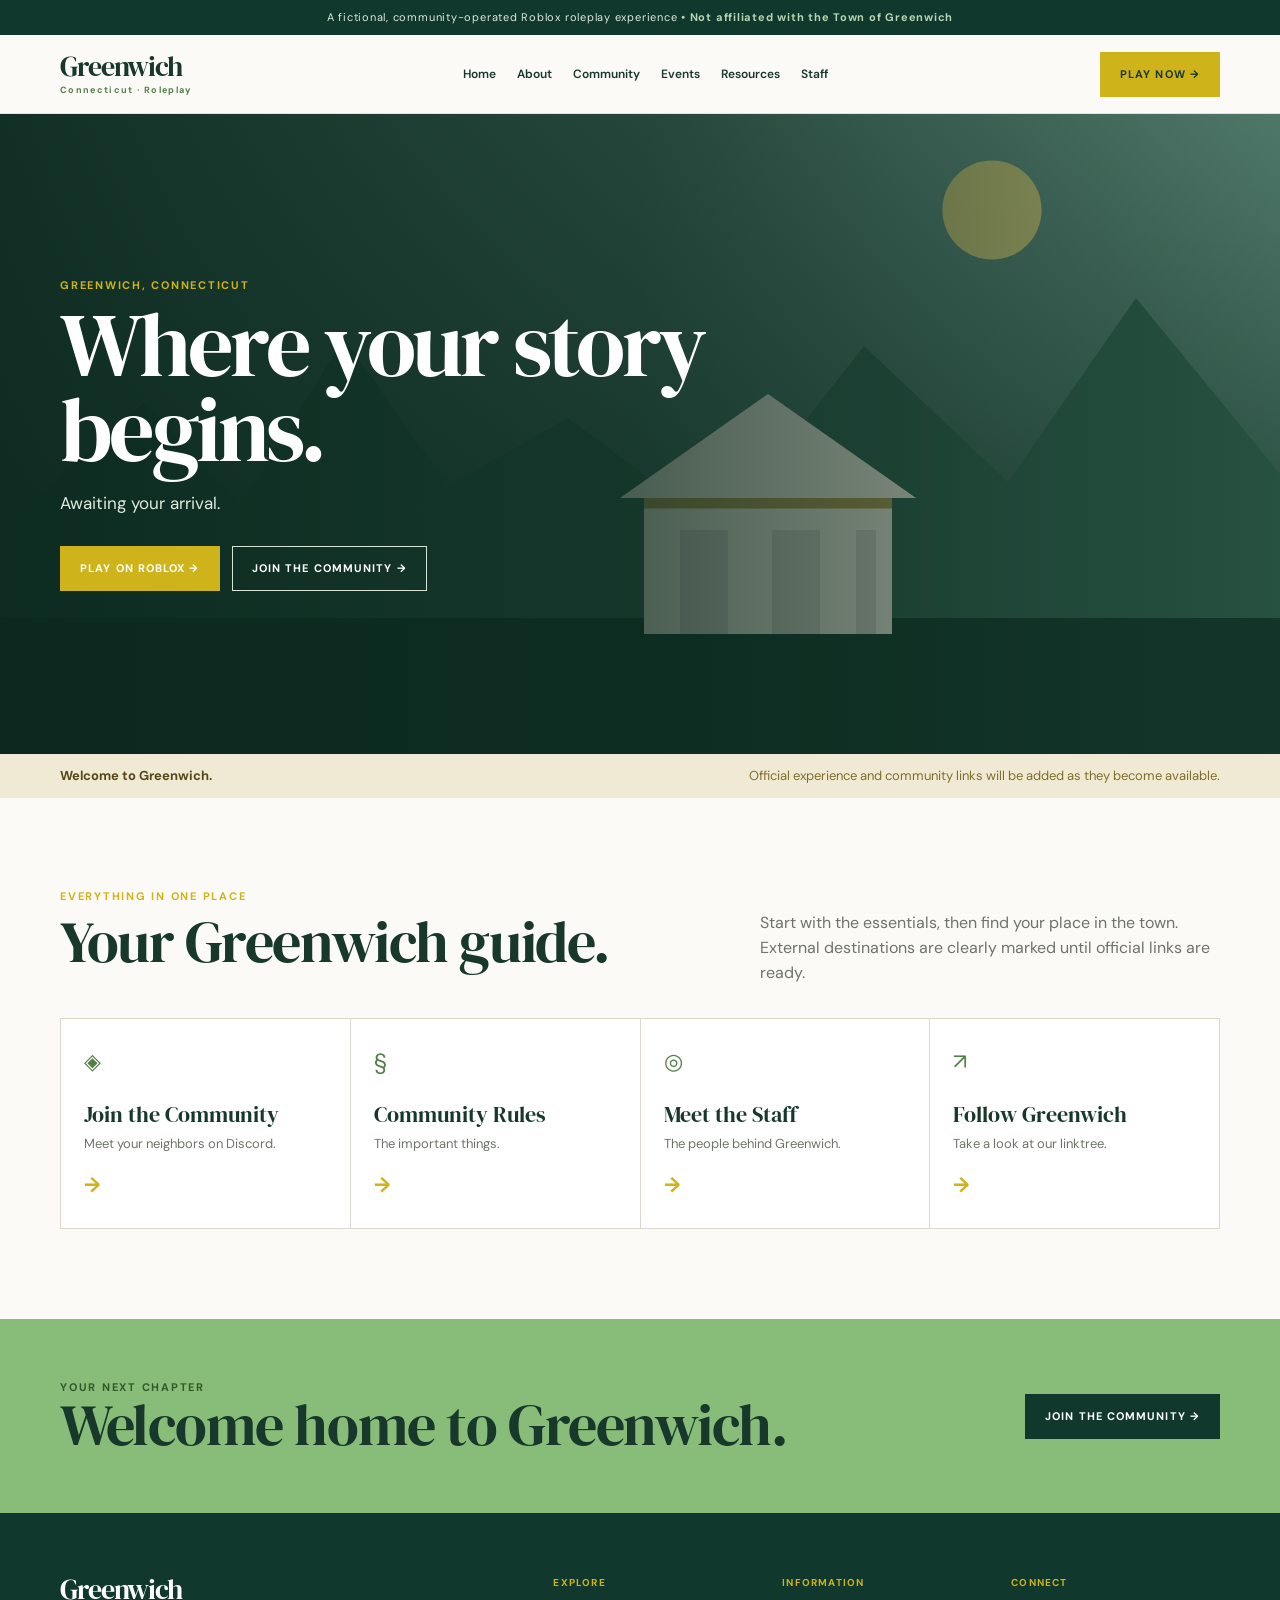
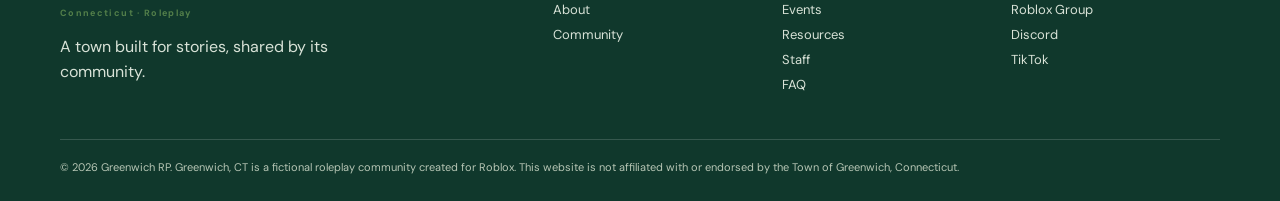
==== commit d508e424: "Update index.html" ====
--- a/index.html
+++ b/index.html
@@ -56,9 +56,7 @@
                 </h1>
 
                 <p class="lede">
-                    Experience life in Greenwich. Build a career, meet your
-                    neighbors, explore the town, and create a story that is
-                    entirely your own.
+                    Awaiting your arrival.
                 </p>
 
                 <div class="actions">
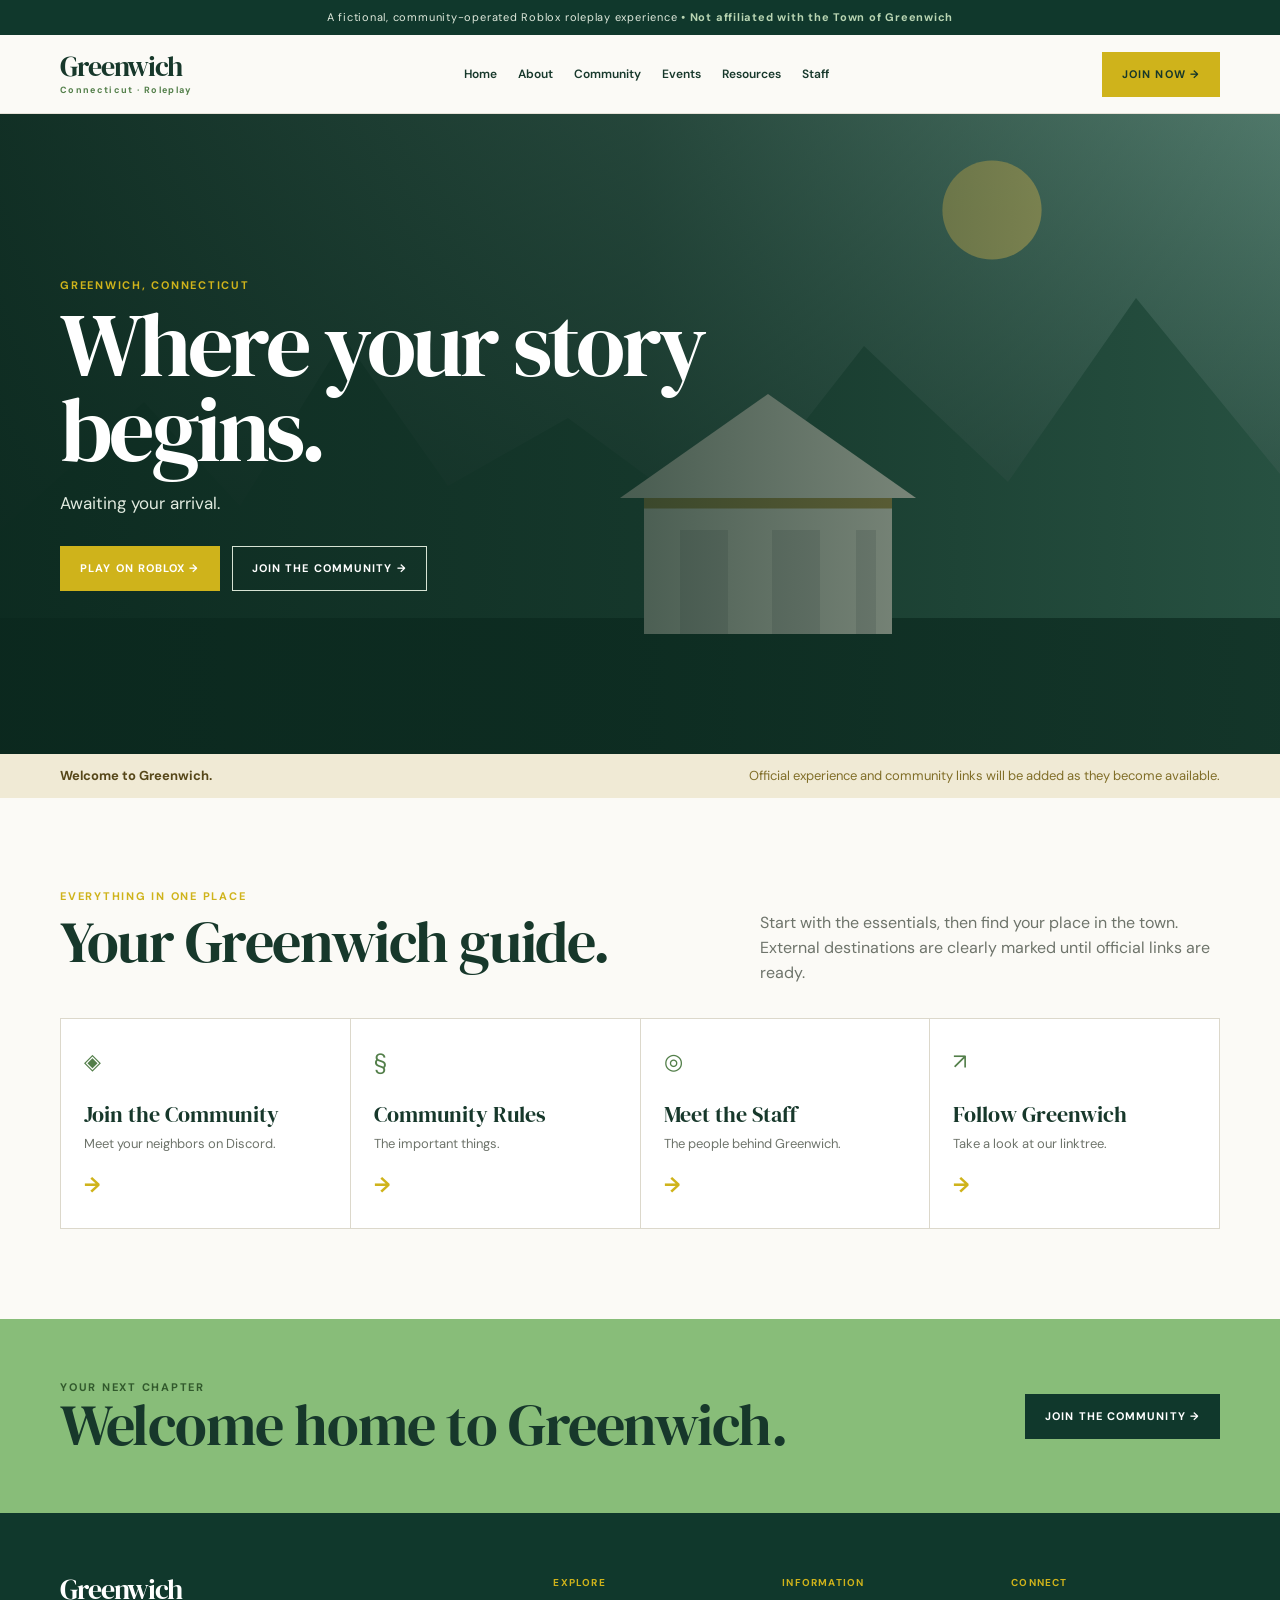
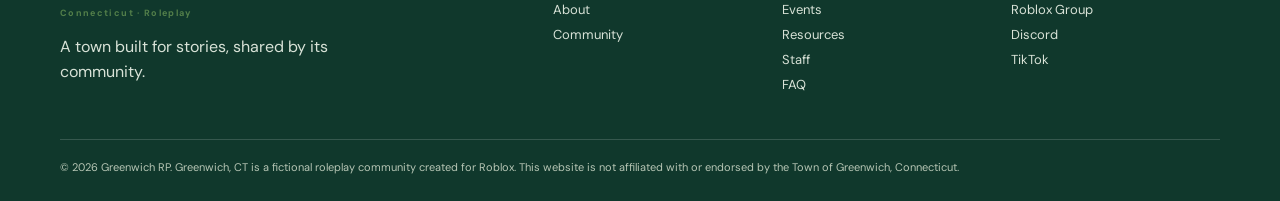
==== commit 4e68c74b: "Update index.html" ====
--- a/index.html
+++ b/index.html
@@ -33,7 +33,7 @@
                 <a href="staff">Staff</a>
             </nav>
 
-            <a class="button" href="#">Play now →</a>
+            <a class="button" href="#">Join now →</a>
 
             <button
                 class="menu"
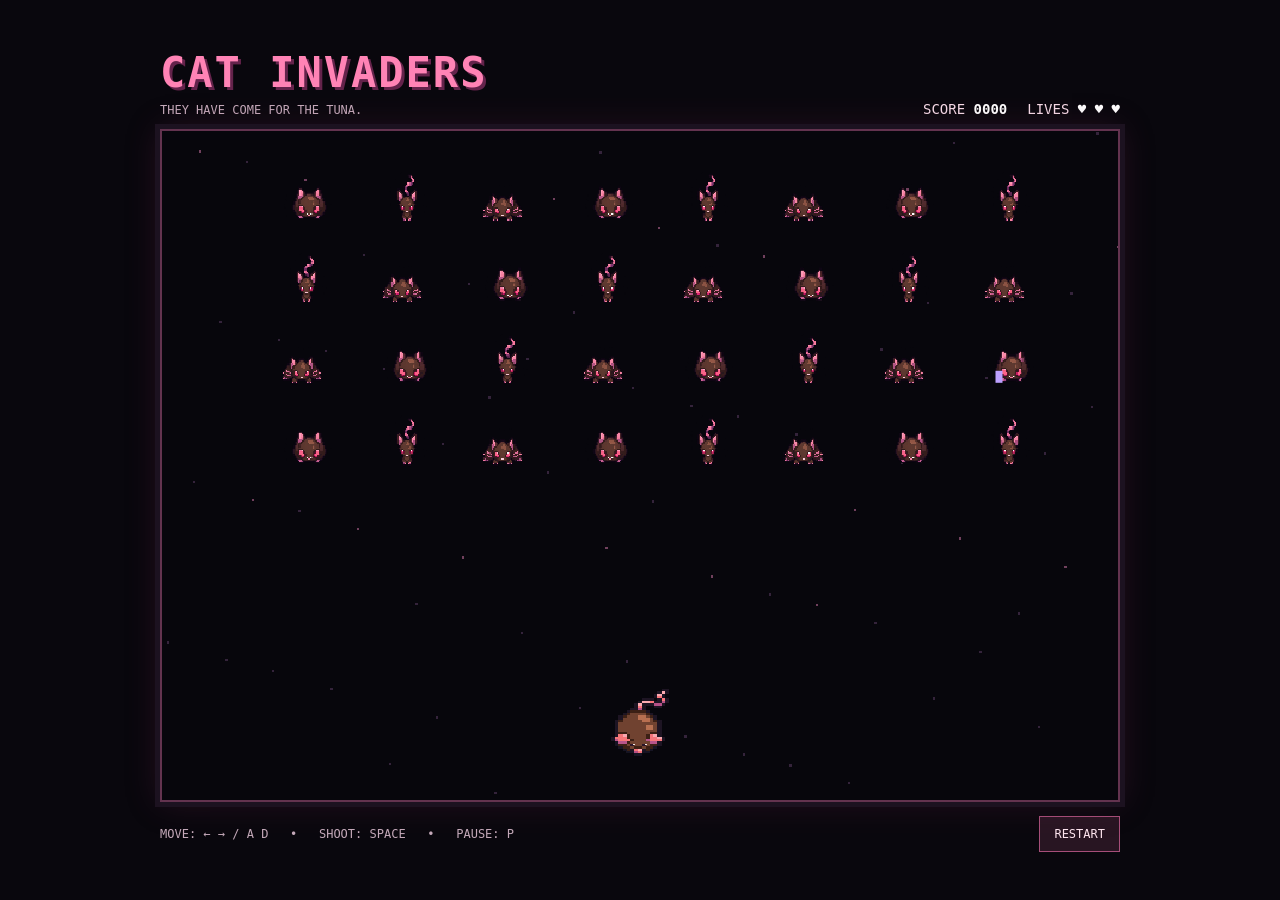
==== commit c3a9961a: "Add files via upload" ====
--- a/index.html
+++ b/index.html
@@ -1,205 +1,60 @@
 <!doctype html>
 <html lang="en">
 <head>
-    <meta charset="utf-8">
-    <meta name="viewport" content="width=device-width, initial-scale=1">
-    <meta
-        name="description"
-        content="Greenwich, CT is a fictional Roblox roleplay community."
-    >
-    <title>Greenwich, CT | Roblox Roleplay</title>
-    <link rel="stylesheet" href="site.css">
+<meta charset="utf-8"><meta name="viewport" content="width=device-width,initial-scale=1">
+<title>Cat Invaders</title>
+<style>
+:root{color-scheme:dark}*{box-sizing:border-box}body{margin:0;min-height:100vh;background:#09070d;color:#f7dce8;font-family:ui-monospace,SFMono-Regular,Consolas,monospace;display:flex;align-items:center;justify-content:center;padding:18px}
+main{width:min(960px,100%)}header{display:flex;justify-content:space-between;align-items:end;gap:12px;flex-wrap:wrap;margin-bottom:12px}h1{font-size:clamp(24px,5vw,42px);margin:0;color:#ff83b5;letter-spacing:2px;text-shadow:3px 3px #64234b}p{margin:6px 0 0;color:#c5aaba;font-size:12px}.hud{display:flex;gap:20px;font-size:14px}.hud b{color:#fff}#frame{border:2px solid #63334f;background:#05050a;box-shadow:0 0 0 5px #1c1220,0 0 32px #7a285344;position:relative}canvas{display:block;width:100%;height:auto;image-rendering:pixelated;touch-action:none}.bottom{display:flex;justify-content:space-between;gap:12px;align-items:center;margin-top:14px;flex-wrap:wrap;color:#c5aaba;font-size:12px}.btns{display:flex;gap:8px}button{background:#281522;border:1px solid #a64e79;color:#ffe6f0;padding:10px 14px;font:inherit;cursor:pointer}button:hover{background:#51223e}.mobile{display:none;gap:8px;margin-top:12px}.mobile button{flex:1;font-size:18px}@media(max-width:600px){.mobile{display:flex}.hud{gap:10px;font-size:12px}}
+</style>
 </head>
-
-<body>
-    <header class="header">
-        <div class="top">
-            A fictional, community-operated Roblox roleplay experience
-            <b>• Not affiliated with the Town of Greenwich</b>
-        </div>
-
-        <div class="shell nav">
-            <a class="brand" href="index">
-                Greenwich
-                <small>Connecticut · Roleplay</small>
-            </a>
-
-            <nav class="links" aria-label="Main navigation">
-                <a href="index">Home</a>
-                <a href="about">About</a>
-                <a href="community">Community</a>
-                <a href="events">Events</a>
-                <a href="resources">Resources</a>
-                <a href="staff">Staff</a>
-            </nav>
-
-            <a class="button" href="#">Join now →</a>
-
-            <button
-                class="menu"
-                aria-label="Open navigation"
-                aria-expanded="false"
-            >
-                ☰
-            </button>
-        </div>
-    </header>
-
-    <main>
-        <!-- Hero -->
-        <section class="hero">
-            <div class="shell">
-                <div class="eyebrow">Greenwich, Connecticut</div>
-
-                <h1 class="display">
-                    Where your story begins.
-                </h1>
-
-                <p class="lede">
-                    Awaiting your arrival.
-                </p>
-
-                <div class="actions">
-                    <a class="button" href="#">
-                        Play on Roblox →
-                    </a>
-
-                    <a class="button outline" href="#">
-                        Join the community →
-                    </a>
-                </div>
-            </div>
-        </section>
-
-        <!-- Notice -->
-        <div class="notice">
-            <div class="shell">
-                <b>Welcome to Greenwich.</b>
-                <span>
-                    Official experience and community links will be added as
-                    they become available.
-                </span>
-            </div>
-        </div>
-
-        <!-- Quick Links -->
-        <section class="section">
-            <div class="shell">
-                <div class="head">
-                    <div>
-                        <div class="eyebrow">Everything in one place</div>
-
-                        <h2 class="title">
-                            Your Greenwich guide.
-                        </h2>
-                    </div>
-
-                    <p>
-                        Start with the essentials, then find your place in the
-                        town. External destinations are clearly marked until
-                        official links are ready.
-                    </p>
-                </div>
-
-                <div class="quick">
-                    <a href="#">
-                        <i>◈</i>
-                        <h3>Join the Community</h3>
-                        <p>Meet your neighbors on Discord.</p>
-                        <b class="arrow">→</b>
-                    </a>
-
-                    <a href="resources">
-                        <i>§</i>
-                        <h3>Community Rules</h3>
-                        <p>The important things.</p>
-                        <b class="arrow">→</b>
-                    </a>
-
-                    <a href="staff">
-                        <i>◎</i>
-                        <h3>Meet the Staff</h3>
-                        <p>The people behind Greenwich.</p>
-                        <b class="arrow">→</b>
-                    </a>
-
-                    <a href="#">
-                        <i>↗</i>
-                        <h3>Follow Greenwich</h3>
-                        <p>Take a look at our linktree.</p>
-                        <b class="arrow">→</b>
-                    </a>
-                
-                </div>
-            </div>
-        </section>
-
-
-        <!-- CTA -->
-        <section class="cta">
-            <div class="shell">
-                <div>
-                    <div class="eyebrow" style="color: #31592c;">
-                        Your next chapter
-                    </div>
-
-                    <h2 class="title">
-                        Welcome home to Greenwich.
-                    </h2>
-                </div>
-
-                <a class="button dark" href="#">
-                    Join the community →
-                </a>
-            </div>
-        </section>
-    </main>
-
-    <!-- Footer -->
-    <footer class="footer">
-        <div class="shell foot">
-            <div>
-                <div class="brand">
-                    Greenwich
-                    <small>Connecticut · Roleplay</small>
-                </div>
-
-                <p>
-                    A town built for stories, shared by its community.
-                </p>
-            </div>
-
-            <div class="footlinks">
-                <div>
-                    <b>Explore</b>
-                    <a href="about">About</a>
-                    <a href="community">Community</a>
-                </div>
-
-                <div>
-                    <b>Information</b>
-                    <a href="events">Events</a>
-                    <a href="resources">Resources</a>
-                    <a href="staff">Staff</a>
-                    <a href="faq">FAQ</a>
-                </div>
-
-                <div>
-                    <b>Connect</b>
-                    <a href="#">Roblox Group</a>
-                    <a href="#">Discord</a>
-                    <a href="#">TikTok</a>
-                </div>
-            </div>
-        </div>
-
-        <div class="shell fine">
-            © 2026 Greenwich RP. Greenwich, CT is a fictional roleplay
-            community created for Roblox. This website is not affiliated with
-            or endorsed by the Town of Greenwich, Connecticut.
-        </div>
-    </footer>
-
-    <script src="site.js"></script>
-</body>
-</html>
+<body><main>
+<header><div><h1>CAT INVADERS</h1><p>THEY HAVE COME FOR THE TUNA.</p></div><div class="hud"><span>SCORE <b id="score">0000</b></span><span>LIVES <b id="lives">♥ ♥ ♥</b></span></div></header>
+<div id="frame"><canvas id="game" width="800" height="560" aria-label="Cat Invaders game"></canvas></div>
+<div class="mobile"><button id="left">◀</button><button id="fire">PAW! / FIRE</button><button id="right">▶</button></div>
+<div class="bottom"><span>MOVE: ← → / A D &nbsp; • &nbsp; SHOOT: SPACE &nbsp; • &nbsp; PAUSE: P</span><div class="btns"><button id="restart">RESTART</button></div></div>
+<script>
+(() => {
+const canvas=document.getElementById('game'),ctx=canvas.getContext('2d');
+ctx.imageSmoothingEnabled=false;
+const paths=['assets/cat_invader_1.png','assets/cat_invader_2.png','assets/cat_invader_3.png'];
+const rats=['assets/rat_player_1.png','assets/rat_player_2.png','assets/rat_player_3.png'];
+const catImgs=paths.map(src=>{const i=new Image();i.src=src;return i});
+const ratImgs=rats.map(src=>{const i=new Image();i.src=src;return i});
+let keys={},player,invaders,shots,enemyShots,score,lives,dir,frame,gameOver,paused,won;
+const W=canvas.width,H=canvas.height;
+function reset(){player={x:W/2,y:H-65,w:48,h:56,speed:5,cool:0};invaders=[];shots=[];enemyShots=[];score=0;lives=3;dir=1;frame=0;gameOver=false;paused=false;won=false;
+for(let r=0;r<4;r++)for(let c=0;c<8;c++)invaders.push({x:85+c*84,y:55+r*68,w:44,h:43,type:(r+c)%3,alive:true});
+updateHud()}
+function updateHud(){document.getElementById('score').textContent=String(score).padStart(4,'0');document.getElementById('lives').textContent=lives?'♥ '.repeat(lives).trim():'—'}
+function drawSprite(img,x,y,w,h){if(img&&img.complete&&img.naturalWidth)ctx.drawImage(img,Math.round(x),Math.round(y),w,h)}
+function text(s,y,size=22,color='#ffd9e8'){ctx.fillStyle=color;ctx.font=`bold ${size}px monospace`;ctx.textAlign='center';ctx.fillText(s,W/2,y)}
+function shoot(){if(player.cool<=0&&!gameOver&&!paused){shots.push({x:player.x,y:player.y-25});player.cool=14}}
+function tick(){requestAnimationFrame(tick);frame++;ctx.clearRect(0,0,W,H);ctx.fillStyle='#07060c';ctx.fillRect(0,0,W,H);
+for(let i=0;i<70;i++){let x=(i*137+31)%W,y=(i*71+Math.floor(frame/4)*(i%3+1))%H;ctx.fillStyle=i%4===0?'#70405d':'#34233b';ctx.fillRect(x,y,2,2)}
+if(!gameOver&&!paused){if(keys.ArrowLeft||keys.a||keys.A||touchLeft)player.x-=player.speed;if(keys.ArrowRight||keys.d||keys.D||touchRight)player.x+=player.speed;player.x=Math.max(25,Math.min(W-25,player.x));if(keys[' ']||touchFire)shoot();if(player.cool>0)player.cool--;
+let alive=invaders.filter(a=>a.alive);if(alive.length===0){won=true;gameOver=true}
+let min=Infinity,max=-Infinity;alive.forEach(a=>{a.x+=dir*(0.55+score/1800);min=Math.min(min,a.x-a.w/2);max=Math.max(max,a.x+a.w/2)});
+if(max>W-12||min<12){dir*=-1;alive.forEach(a=>{a.y+=15;if(a.y+a.h>player.y-18){gameOver=true;lives=0;updateHud()}})}
+if(frame%50===0&&alive.length){let shooter=alive[Math.floor(Math.random()*alive.length)];enemyShots.push({x:shooter.x,y:shooter.y+20})}
+shots.forEach(s=>s.y-=8);enemyShots.forEach(s=>s.y+=3.8);
+shots.forEach(s=>{alive.forEach(a=>{if(Math.abs(s.x-a.x)<a.w*.48&&Math.abs(s.y-a.y)<a.h*.48){a.alive=false;s.dead=true;score+=10;updateHud()}})});
+enemyShots.forEach(s=>{if(Math.abs(s.x-player.x)<24&&Math.abs(s.y-player.y)<25){s.dead=true;lives--;updateHud();player.x=W/2;if(lives<=0)gameOver=true}});
+shots=shots.filter(s=>s.y>-10&&!s.dead);enemyShots=enemyShots.filter(s=>s.y<H+10&&!s.dead);
+}
+invaders.forEach(a=>{if(a.alive)drawSprite(catImgs[a.type],a.x-a.w/2,a.y-a.h/2,a.w,a.h)});
+shots.forEach(s=>{ctx.fillStyle='#ff8ab8';ctx.fillRect(s.x-2,s.y-8,4,12);ctx.fillStyle='#fff0f6';ctx.fillRect(s.x-1,s.y-7,2,5)});
+enemyShots.forEach(s=>{ctx.fillStyle='#bca0ff';ctx.fillRect(s.x-3,s.y-3,6,10)});
+drawSprite(ratImgs[0],player.x-player.w/2,player.y-player.h/2,player.w,player.h);
+if(paused){text('PAUSED',H/2,30)}
+if(gameOver){ctx.fillStyle='#05040acc';ctx.fillRect(0,0,W,H);text(won?'TUNA SECURED!':'GAME OVER',H/2-12,32,won?'#ff91bf':'#ffc9df');text('SCORE: '+score,H/2+25,18);text('PRESS RESTART TO PLAY AGAIN',H/2+65,14,'#c5aaba')}
+}
+let touchLeft=false,touchRight=false,touchFire=false;
+function hold(id,which){let el=document.getElementById(id);el.addEventListener('pointerdown',e=>{e.preventDefault();el.setPointerCapture(e.pointerId);if(which==='left')touchLeft=true;if(which==='right')touchRight=true;if(which==='fire')touchFire=true});['pointerup','pointercancel','lostpointercapture'].forEach(ev=>el.addEventListener(ev,()=>{if(which==='left')touchLeft=false;if(which==='right')touchRight=false;if(which==='fire')touchFire=false}))}
+hold('left','left');hold('right','right');hold('fire','fire');
+window.addEventListener('keydown',e=>{keys[e.key]=true;if([' ','ArrowLeft','ArrowRight'].includes(e.key))e.preventDefault();if(e.key.toLowerCase()==='p'&&!gameOver)paused=!paused});
+window.addEventListener('keyup',e=>keys[e.key]=false);
+document.getElementById('restart').onclick=reset;
+reset();tick();
+})();
+</script></main></body></html>
